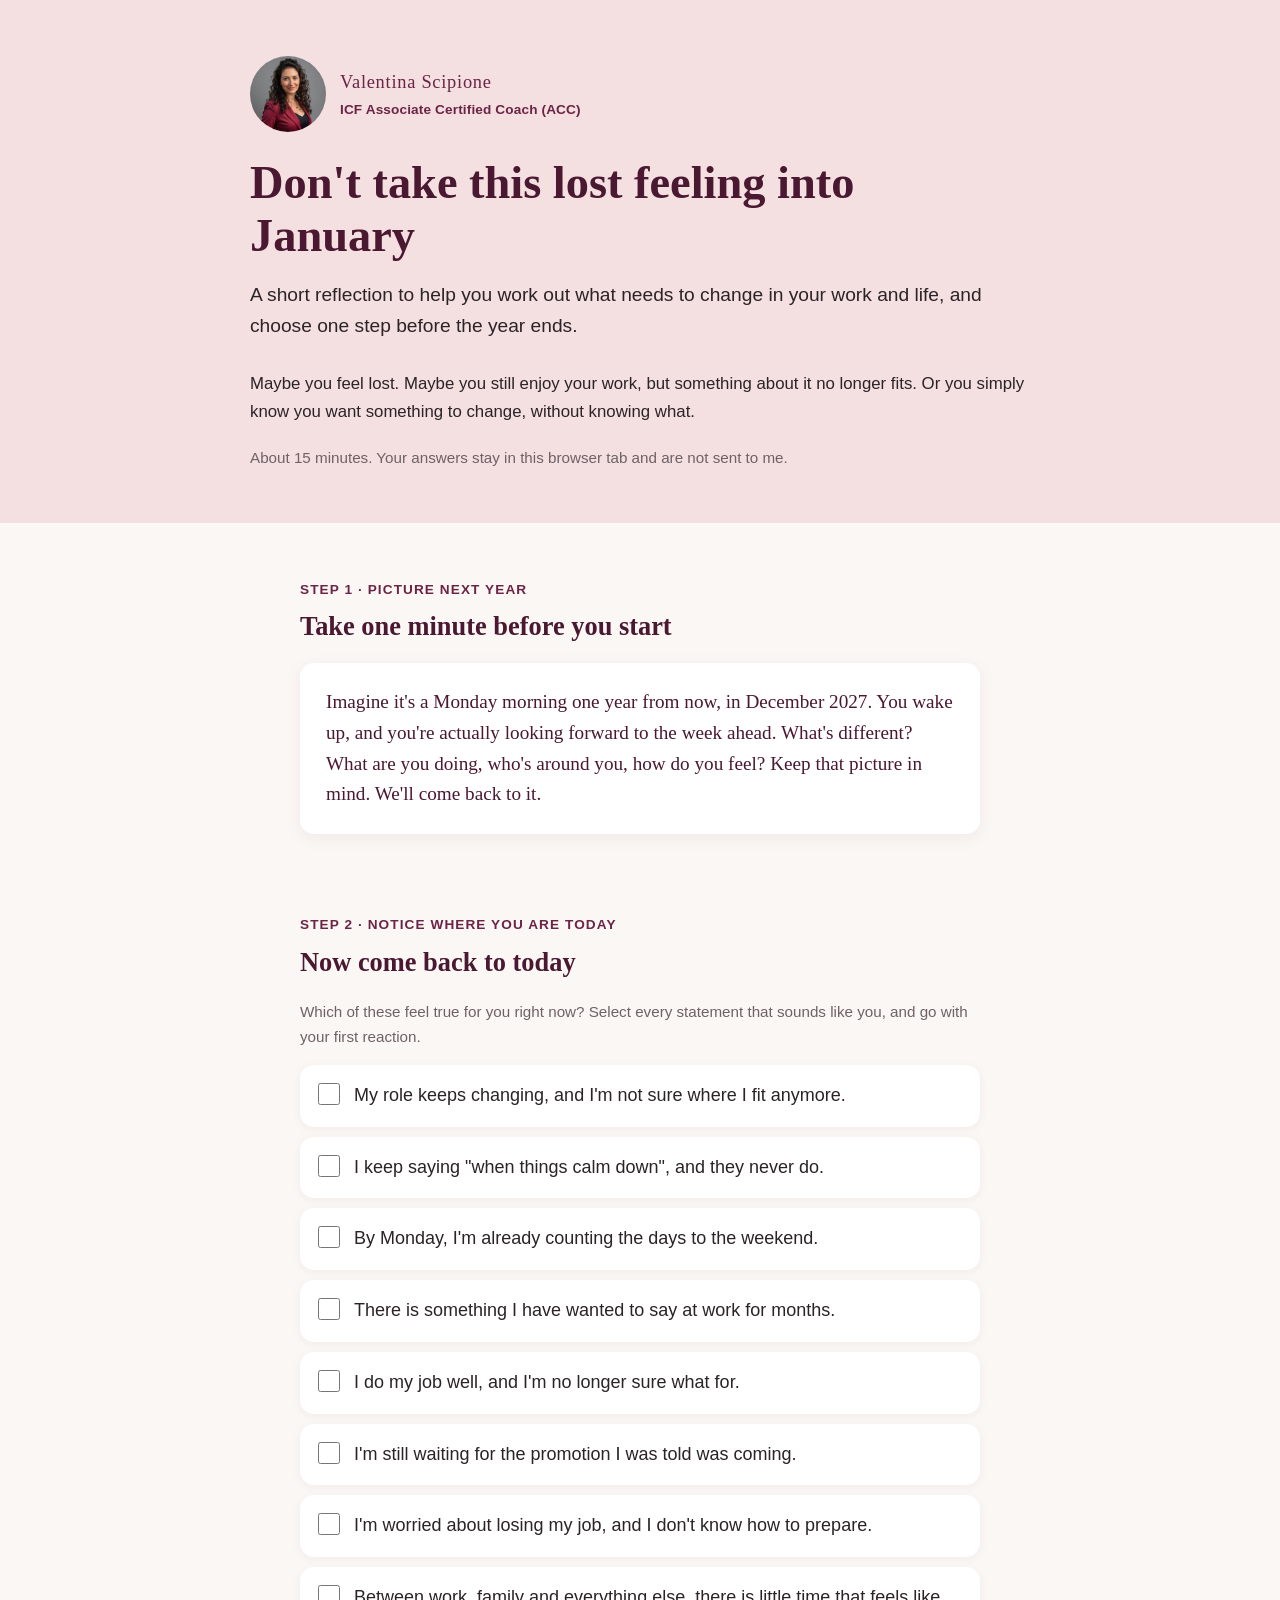
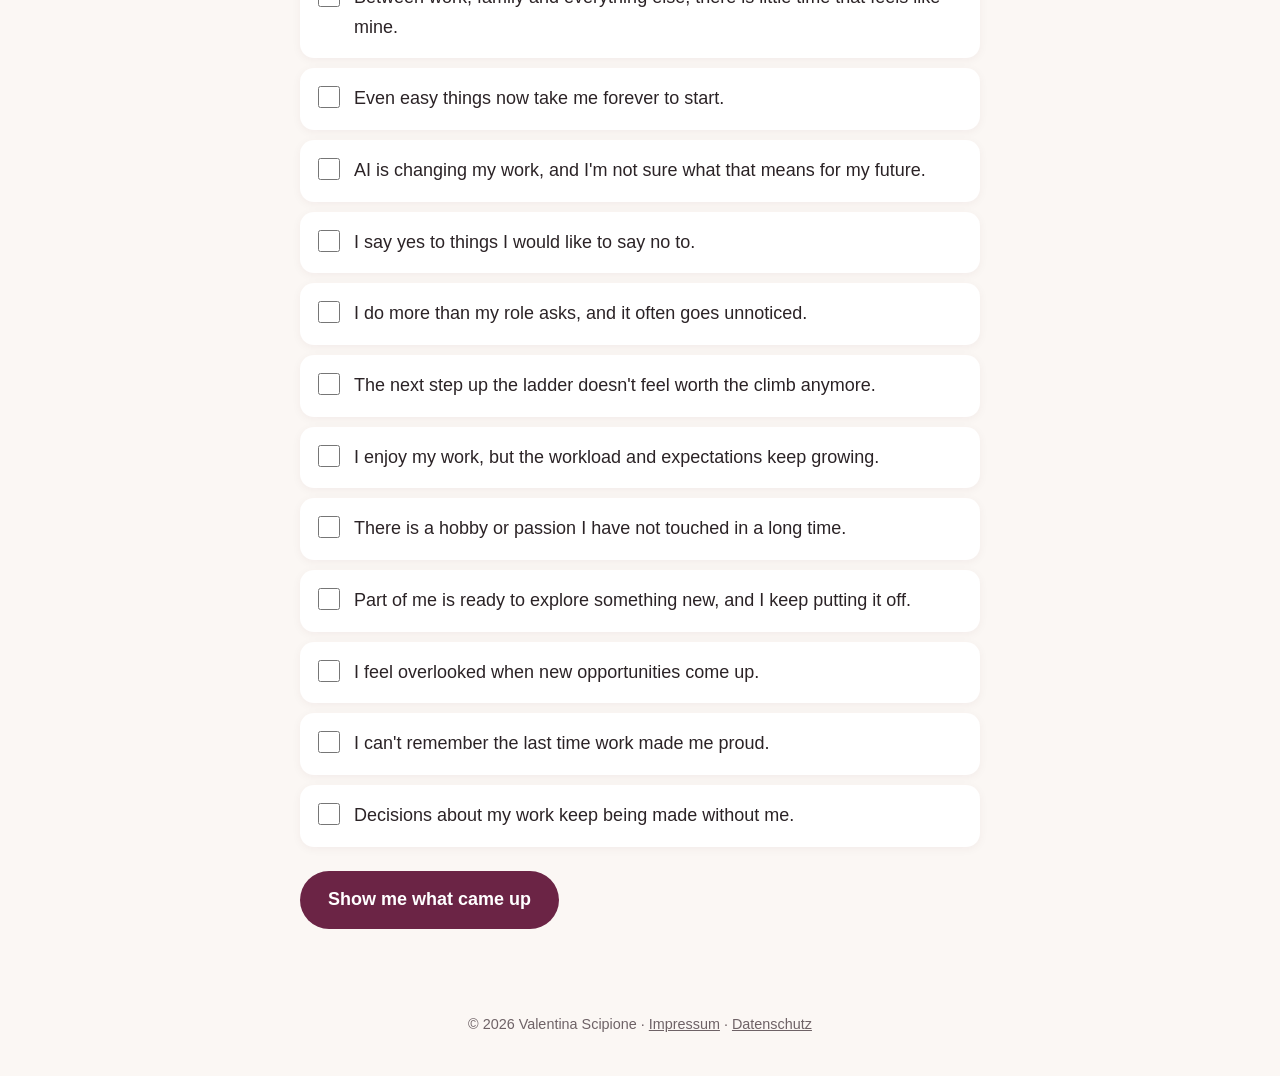
==== missing-piece/index.html @ 5c6ff4b3 "Freebie: choose your focus, softer results, own step, time picker Co-Authored-By: Claude Opus 5.5 <n" ====
<!DOCTYPE html>
<html lang="en">
<head>
  <meta charset="utf-8">
  <meta name="viewport" content="width=device-width, initial-scale=1">
  <title>Don't take this lost feeling into January | Valentina Scipione</title>
  <meta name="description" content="A short reflection to help you work out what needs to change in your work and life, and choose one step before the year ends.">
  <meta name="robots" content="noindex">
  <link rel="stylesheet" href="../styles.css">
  <style>
    .step-label { font-size: 0.85rem; font-weight: 700; letter-spacing: 0.08em; text-transform: uppercase; color: var(--plum); margin: 0 0 8px; }
    .intro { font-size: 1.05rem; margin: 0 0 20px; }
    .imagine { background: #fff; border-radius: var(--radius); padding: 24px 26px; font-family: var(--serif); font-size: 1.2rem; line-height: 1.6; color: var(--plum-dark); box-shadow: 0 4px 18px rgba(74, 24, 48, 0.06); }
    .ticks { list-style: none; padding: 0; margin: 0 0 24px; display: grid; gap: 10px; }
    .ticks label { display: flex; gap: 14px; align-items: flex-start; background: #fff; border: 2px solid transparent; border-radius: var(--radius); padding: 14px 16px; cursor: pointer; box-shadow: 0 2px 10px rgba(74, 24, 48, 0.05); transition: border-color 0.15s, background 0.15s; }
    .ticks input { width: 22px; height: 22px; margin: 2px 0 0; accent-color: var(--plum); flex-shrink: 0; }
    .ticks label:has(input:checked) { border-color: var(--plum); background: #fdf3f4; }
    .hint { font-size: 0.95rem; color: var(--muted); }
    .hidden { display: none; }
    .choices { display: flex; flex-wrap: wrap; gap: 10px; margin-top: 12px; }
    button.button { border: none; font: inherit; font-weight: 600; cursor: pointer; }
    .button.secondary, button.button.secondary { background: #fff; color: var(--plum); border: 2px solid var(--plum); }
    .button.secondary:hover, .button.secondary.active { background: var(--blush); color: var(--plum-dark); }
    .piece-name { font-family: var(--serif); font-size: clamp(2rem, 6vw, 2.6rem); color: var(--plum); margin: 0 0 12px; }
    .piece-question { font-family: var(--serif); font-size: 1.2rem; color: var(--plum-dark); }
    .questions { counter-reset: q; list-style: none; padding: 0; margin: 0; display: grid; gap: 14px; }
    .questions li { counter-increment: q; background: #fff; border-radius: var(--radius); padding: 16px 18px 16px 56px; position: relative; }
    .questions li::before { content: counter(q); position: absolute; left: 18px; top: 14px; font-family: var(--serif); font-size: 1.4rem; font-weight: 600; color: var(--plum); }
    .letter { background: #fffdf9; border: 1px solid var(--line); border-radius: 6px; padding: 32px 30px; font-family: var(--serif); font-size: 1.12rem; line-height: 1.7; box-shadow: 0 10px 30px rgba(74, 24, 48, 0.08); }
    .letter .salute { font-size: 1.3rem; color: var(--plum-dark); margin-bottom: 18px; }
    .letter .sign { margin-top: 22px; }
    .options { list-style: none; padding: 0; margin: 14px 0 0; display: grid; gap: 8px; font-family: var(--sans); font-size: 1rem; }
    .options label { display: flex; gap: 12px; align-items: flex-start; padding: 10px 12px; border-radius: 10px; cursor: pointer; }
    .options label:has(input:checked) { background: var(--blush); }
    .options input[type="radio"] { width: 20px; height: 20px; margin: 3px 0 0; accent-color: var(--plum); flex-shrink: 0; }
    .own-step { display: block; width: 100%; margin-top: 8px; font: inherit; padding: 10px 12px; border: 1px solid var(--line); border-radius: 10px; background: #fff; }
    .calendar { display: flex; flex-wrap: wrap; gap: 12px; align-items: center; margin-top: 14px; }
    .calendar input { font: inherit; padding: 10px 12px; border: 1px solid var(--line); border-radius: 10px; background: #fff; }
  </style>
</head>
<body>

  <header class="hero">
    <div class="wrap">
      <div class="eyebrow">
        <img src="../assets/valentina-portrait.jpg" alt="" width="64" height="64">
        <div>
          <p class="name">Valentina Scipione</p>
          <p class="creds"><span>ICF Associate Certified Coach (ACC)</span></p>
        </div>
      </div>
      <h1>Don't take this lost feeling into January</h1>
      <p class="lead">A short reflection to help you work out what needs to change in your work and life, and choose one step before the year ends.</p>
      <p class="intro">Maybe you feel lost. Maybe you still enjoy your work, but something about it no longer fits. Or you simply know you want something to change, without knowing what.</p>
      <p class="format">About 15 minutes. Your answers stay in this browser tab and are not sent to me.</p>
    </div>
  </header>

  <main>

    <section class="wrap">
      <p class="step-label">Step 1 &middot; Picture next year</p>
      <h2>Take one minute before you start</h2>
      <p class="imagine">Imagine it's a Monday morning one year from now, in December 2027. You wake up, and you're actually looking forward to the week ahead. What's different? What are you doing, who's around you, how do you feel? Keep that picture in mind. We'll come back to it.</p>
    </section>

    <section class="wrap" style="padding-top: 8px;">
      <p class="step-label">Step 2 &middot; Notice where you are today</p>
      <h2>Now come back to today</h2>
      <p class="hint">Which of these feel true for you right now? Select every statement that sounds like you, and go with your first reaction.</p>
      <ul class="ticks" id="ticks">
        <li><label><input type="checkbox" data-piece="direction"> My role keeps changing, and I'm not sure where I fit anymore.</label></li>
        <li><label><input type="checkbox" data-piece="life"> I keep saying "when things calm down", and they never do.</label></li>
        <li><label><input type="checkbox" data-piece="energy"> By Monday, I'm already counting the days to the weekend.</label></li>
        <li><label><input type="checkbox" data-piece="voice"> There is something I have wanted to say at work for months.</label></li>
        <li><label><input type="checkbox" data-piece="purpose"> I do my job well, and I'm no longer sure what for.</label></li>
        <li><label><input type="checkbox" data-piece="recognition"> I'm still waiting for the promotion I was told was coming.</label></li>
        <li><label><input type="checkbox" data-piece="direction"> I'm worried about losing my job, and I don't know how to prepare.</label></li>
        <li><label><input type="checkbox" data-piece="life"> Between work, family and everything else, there is little time that feels like mine.</label></li>
        <li><label><input type="checkbox" data-piece="energy"> Even easy things now take me forever to start.</label></li>
        <li><label><input type="checkbox" data-piece="direction"> AI is changing my work, and I'm not sure what that means for my future.</label></li>
        <li><label><input type="checkbox" data-piece="voice"> I say yes to things I would like to say no to.</label></li>
        <li><label><input type="checkbox" data-piece="recognition"> I do more than my role asks, and it often goes unnoticed.</label></li>
        <li><label><input type="checkbox" data-piece="purpose"> The next step up the ladder doesn't feel worth the climb anymore.</label></li>
        <li><label><input type="checkbox" data-piece="energy"> I enjoy my work, but the workload and expectations keep growing.</label></li>
        <li><label><input type="checkbox" data-piece="life"> There is a hobby or passion I have not touched in a long time.</label></li>
        <li><label><input type="checkbox" data-piece="direction"> Part of me is ready to explore something new, and I keep putting it off.</label></li>
        <li><label><input type="checkbox" data-piece="recognition"> I feel overlooked when new opportunities come up.</label></li>
        <li><label><input type="checkbox" data-piece="purpose"> I can't remember the last time work made me proud.</label></li>
        <li><label><input type="checkbox" data-piece="voice"> Decisions about my work keep being made without me.</label></li>
      </ul>
      <button class="button" type="button" id="show">Show me what came up</button>
      <p class="hint hidden" id="none">Select at least one statement first.</p>

      <div class="hidden" id="choose">
        <p style="margin-top: 24px;" id="touched"></p>
        <div class="choices" id="choices"></div>
      </div>
    </section>

    <div id="result" class="hidden">

      <section class="wrap" style="padding-top: 8px;">
        <p class="step-label">What you chose to explore</p>
        <p class="piece-name" id="piece-name"></p>
        <p id="piece-meaning"></p>
        <p class="piece-question" id="piece-question"></p>
        <p class="hint">A reflection tool informed by research on motivation and working life.</p>
      </section>

      <section class="wrap" style="padding-top: 8px;">
        <p class="step-label">Step 3 &middot; Reflect</p>
        <h2>Five questions to sit with</h2>
        <p class="hint">Take a minute with each one. There's no need to write anything down.</p>
        <ol class="questions">
          <li>When does this feeling show up most in my week, and what does it make me want to do?</li>
          <li>If this came back, what would it give me that really matters to me?</li>
          <li>What does my mind keep telling me about why now isn't the right time?</li>
          <li>What small discomfort would I be willing to feel to move towards it, like an awkward conversation or an evening without catching up on work?</li>
          <li>What's the smallest step I could take before the year ends?</li>
        </ol>
      </section>

      <section class="wrap" style="padding-top: 8px;">
        <p class="step-label">Step 4 &middot; Your letter</p>
        <h2>A letter from future You</h2>
        <p class="hint">Remember the picture from the start? Here is one version of what next December could look like. Keep what fits, and change what doesn't.</p>
        <div class="letter">
          <p class="salute">Dear you,</p>
          <p id="letter-body"></p>
          <p>It all started with something small, in December 2026, when I&hellip;</p>
          <ul class="options" id="options"></ul>
          <p class="sign">With love,<br>You, one year from now</p>
        </div>
      </section>

      <section class="wrap" style="padding-top: 8px;">
        <p class="step-label">Step 5 &middot; Make it real</p>
        <h2>Put your step in your calendar</h2>
        <p>Pick the step that feels right in your letter, choose a day and a time before the year ends, and add it to your calendar. Small is perfect. This is where January starts.</p>
        <div class="calendar">
          <input type="date" id="date" aria-label="Date for your first step">
          <input type="time" id="time" value="19:00" aria-label="Time for your first step">
          <button class="button" type="button" id="ics">Add to my calendar</button>
        </div>
        <p class="hint hidden" id="pick-first">Choose one step in your letter first, or write your own.</p>
      </section>

      <div class="wrap">
        <section class="cta">
          <h2>Want some help thinking it through?</h2>
          <p>We can talk about what came up, what you would like to change and whether coaching could help. The first chat is free and takes 30 minutes.</p>
          <a class="button" href="https://cal.com/valentinascipione/free-chat">Book a free 30 minute chat</a>
        </section>
      </div>

    </div>

  </main>

  <footer>
    <div class="wrap">
      &copy; 2026 Valentina Scipione &middot; <a href="../impressum.html">Impressum</a> &middot; <a href="../datenschutz.html">Datenschutz</a>
    </div>
  </footer>

  <script>
    // Everything runs in the browser. Nothing is sent or stored.
    var PIECES = {
      energy: {
        name: "Energy",
        meaning: "You may be giving more energy than your work gives back, with little time to recover.",
        question: "What would help you refill the tank?",
        letter: "This year, I started looking after my energy. Some weeks are still full, and I have learned to protect a little time to recover. Evenings feel more like evenings again, and I notice the difference.",
        steps: [
          ["kept one evening free from work", "Evening off work"],
          ["shortened or cancelled one meeting in my calendar", "Shorten one meeting"],
          ["took a real lunch break, away from my desk", "Real lunch break"],
          ["booked one day off just for me", "Book a day off"]
        ]
      },
      voice: {
        name: "Voice",
        meaning: "You may have more to say about your work than you are saying right now.",
        question: "What would you like to have more say in?",
        letter: "This year, I started using my voice. I said the thing I had been holding back, and I practised saying no when I meant it. Bit by bit, my work started to feel more like mine.",
        steps: [
          ["said no to one request, kindly and clearly", "Say no once"],
          ["booked a 1:1 with my manager to talk about next year", "Book a 1:1 about next year"],
          ["turned off work notifications for one evening", "Notifications off for the evening"],
          ["practised the conversation I had been avoiding, out loud, with a friend", "Practise the conversation"]
        ]
      },
      direction: {
        name: "Direction",
        meaning: "Your work may be changing faster than you can decide what you want from it, and the future can feel uncertain.",
        question: "What would help you feel more prepared for what comes next?",
        letter: "This year, I stopped waiting to see where the changes would take me. AI kept changing things, and I chose what to keep, what to learn and where I might go next. The future still has questions, and I feel more ready for them.",
        steps: [
          ["built something small and fun with AI, just for me, like a travel planner or a reading tracker", "Build something fun with AI"],
          ["gave 30 minutes to a skill I was curious about, just for the joy of it", "30 minutes on a new skill"],
          ["asked someone a few steps ahead of me how they handle the change", "Ask someone ahead of me"],
          ["named the three parts of my work I want to keep, whatever happens", "Name what I want to keep"]
        ]
      },
      recognition: {
        name: "Recognition",
        meaning: "You may be giving a lot, with too little of it being seen.",
        question: "What would you like people to notice about your work?",
        letter: "This year, I became clearer about what I contribute and what I want to ask for. I stopped leaving every conversation about my progression for another day.",
        steps: [
          ["asked my manager what I need to show to reach the next level", "Ask about the next level"],
          ["shared one win from this year with my team or my manager", "Share one win"],
          ["asked two colleagues what they see as my strengths", "Ask about my strengths"],
          ["added this year's achievements to my CV or LinkedIn", "Update my CV"]
        ]
      },
      purpose: {
        name: "Purpose",
        meaning: "The reason behind your work may have faded for now.",
        question: "When did your work last feel worth it, and what was different then?",
        letter: "This year, I reconnected with why my work matters to me. Some Mondays still feel like Mondays, but more often I can point to something that made me proud.",
        steps: [
          ["had a coffee with someone whose work I admire, and asked what keeps them going", "Coffee with someone I admire"],
          ["asked someone who uses my work what difference it makes to them", "Ask about my impact"],
          ["spent one hour on an idea I had been curious about", "One hour on an idea"],
          ["thought back to my three proudest moments at work and noticed what they had in common", "Remember my proudest moments"]
        ]
      },
      life: {
        name: "Life",
        meaning: "You may want more room for life outside work.",
        question: "What would you like that space to be for?",
        letter: "This year, I made more room for my life. Slowly at first: one evening, then another. I picked up something I love again, and the people around me get more of the version of me with energy left at the end of the day.",
        steps: [
          ["put one thing I love back in my calendar, even for 30 minutes", "Time for something I love"],
          ["asked for help with one thing, so I could have an hour just for myself", "An hour just for me"],
          ["planned one thing for the holidays that has nothing to do with work", "Plan something for the holidays"],
          ["tried finishing work at my chosen time on one day", "Finish work on time"]
        ]
      }
    };

    function $(id) { return document.getElementById(id); }

    function listNames(keys) {
      var names = keys.map(function (k) { return PIECES[k].name.toLowerCase(); });
      if (names.length === 1) return names[0];
      return names.slice(0, -1).join(", ") + " and " + names[names.length - 1];
    }

    function addOption(ul, value, text, label) {
      var li = document.createElement("li");
      var lab = document.createElement("label");
      var input = document.createElement("input");
      input.type = "radio"; input.name = "step"; input.value = value; input.dataset.label = label;
      lab.appendChild(input);
      lab.appendChild(document.createTextNode(" " + text));
      li.appendChild(lab);
      ul.appendChild(li);
      return { li: li, label: lab, input: input };
    }

    function showResult(key) {
      var p = PIECES[key];
      document.querySelectorAll("#choices button").forEach(function (b) { b.classList.toggle("active", b.dataset.key === key); });
      $("piece-name").textContent = p.name;
      $("piece-meaning").textContent = p.meaning;
      $("piece-question").textContent = p.question;
      $("letter-body").textContent = p.letter;
      var ul = $("options");
      ul.innerHTML = "";
      p.steps.forEach(function (s) { addOption(ul, s[0], s[0], s[1]); });

      // "My own step" option with a short text field
      var own = addOption(ul, "own", "", "");
      own.label.removeChild(own.label.lastChild);
      var span = document.createElement("span");
      span.style.flex = "1";
      span.appendChild(document.createTextNode("chose my own first step:"));
      var text = document.createElement("input");
      text.type = "text"; text.className = "own-step"; text.id = "own-text"; text.maxLength = 120;
      text.placeholder = "Write your step here";
      text.addEventListener("focus", function () { own.input.checked = true; });
      span.appendChild(text);
      own.label.appendChild(span);

      $("result").classList.remove("hidden");
      $("piece-name").scrollIntoView({ behavior: "smooth", block: "center" });
    }

    $("show").addEventListener("click", function () {
      var counts = {};
      var boxes = document.querySelectorAll("#ticks input:checked");
      $("none").classList.toggle("hidden", boxes.length > 0);
      $("result").classList.add("hidden");
      if (!boxes.length) { $("choose").classList.add("hidden"); return; }
      boxes.forEach(function (b) { counts[b.dataset.piece] = (counts[b.dataset.piece] || 0) + 1; });
      var order = Object.keys(PIECES);
      var keys = Object.keys(counts).sort(function (a, b) { return counts[b] - counts[a] || order.indexOf(a) - order.indexOf(b); });
      var box = $("choices");
      box.innerHTML = "";
      keys.forEach(function (k) {
        var b = document.createElement("button");
        b.type = "button"; b.className = "button secondary"; b.textContent = PIECES[k].name; b.dataset.key = k;
        b.addEventListener("click", function () { showResult(k); });
        box.appendChild(b);
      });
      $("touched").textContent = keys.length === 1
        ? "Your answers touched on " + listNames(keys) + ". Tap it to explore it today."
        : "Your answers touched on " + listNames(keys) + ". Which would you most like to explore today?";
      $("choose").classList.remove("hidden");
      $("choose").scrollIntoView({ behavior: "smooth", block: "center" });
    });

    (function () {
      var d = new Date(); d.setDate(d.getDate() + 1);
      $("date").value = d.getFullYear() + "-" + String(d.getMonth() + 1).padStart(2, "0") + "-" + String(d.getDate()).padStart(2, "0");
    })();

    function esc(t) { return t.replace(/\\/g, "\\\\").replace(/;/g, "\\;").replace(/,/g, "\\,").replace(/\r?\n/g, "\\n"); }
    function fmt(d) {
      function p(n) { return String(n).padStart(2, "0"); }
      return d.getFullYear() + p(d.getMonth() + 1) + p(d.getDate()) + "T" + p(d.getHours()) + p(d.getMinutes()) + "00";
    }

    $("ics").addEventListener("click", function () {
      var chosen = document.querySelector("#options input:checked");
      var full = "", label = "";
      if (chosen && chosen.value === "own") {
        full = ($("own-text").value || "").trim();
        label = full.length > 40 ? full.slice(0, 40).trim() + "\u2026" : full;
      } else if (chosen) {
        full = chosen.value; label = chosen.dataset.label;
      }
      $("pick-first").classList.toggle("hidden", !!full);
      if (!full) return;
      var ds = $("date").value; if (!ds) return;
      var t = ($("time").value || "19:00").split(":");
      var parts = ds.split("-");
      var start = new Date(+parts[0], +parts[1] - 1, +parts[2], +t[0], +t[1]);
      var end = new Date(start.getTime() + 30 * 60000);
      var stepText = full.charAt(0).toUpperCase() + full.slice(1);
      var ics = [
        "BEGIN:VCALENDAR", "VERSION:2.0", "PRODID:-//valentinascipione.com//first step//EN",
        "BEGIN:VEVENT",
        "UID:" + Date.now() + "@valentinascipione.com",
        "DTSTAMP:" + new Date().toISOString().replace(/[-:]/g, "").slice(0, 15) + "Z",
        "DTSTART:" + fmt(start),
        "DTEND:" + fmt(end),
        "SUMMARY:" + esc("My first step: " + label),
        "DESCRIPTION:" + esc(stepText + "\n\nSmall is perfect. This is where January starts."),
        "END:VEVENT", "END:VCALENDAR"
      ].join("\r\n");
      var a = document.createElement("a");
      a.href = "data:text/calendar;charset=utf-8," + encodeURIComponent(ics);
      a.download = "MyFirstStep.ics";
      document.body.appendChild(a); a.click(); a.remove();
    });
  </script>
</body>
</html>
---- styles.css ----
/* Valentina Scipione: shared styles. No external fonts or scripts, so the site sets no cookies. */

:root {
  --cream: #fbf7f4;
  --blush: #f4dfe1;
  --blush-deep: #e8c4c8;
  --plum: #6b2445;
  --plum-dark: #4a1830;
  --ink: #2b2326;
  --muted: #6e6266;
  --line: #ead9d6;
  --radius: 14px;
  --serif: "Iowan Old Style", "Palatino Linotype", Palatino, Georgia, "Times New Roman", serif;
  --sans: -apple-system, BlinkMacSystemFont, "Segoe UI", Roboto, "Helvetica Neue", Arial, sans-serif;
}

* { box-sizing: border-box; }
html { -webkit-text-size-adjust: 100%; }

body {
  margin: 0;
  background: var(--cream);
  color: var(--ink);
  font-family: var(--sans);
  font-size: 18px;
  line-height: 1.65;
}

a { color: var(--plum); }
a:hover { color: var(--plum-dark); }

.wrap { max-width: 720px; margin: 0 auto; padding: 0 20px; }

h1, h2, h3 { font-family: var(--serif); font-weight: 600; color: var(--plum-dark); }
h1 { font-size: clamp(2rem, 4.4vw, 2.9rem); line-height: 1.15; margin: 0 0 16px; }
h2 { font-size: 1.65rem; line-height: 1.3; margin: 0 0 20px; }
p { margin: 0 0 16px; }

/* Hero: text first, small photo next to the name */
.hero { background: var(--blush); padding: 56px 0 52px; }
.hero .wrap { max-width: 820px; position: relative; }
.hero-badge { position: absolute; top: -8px; right: 20px; width: 104px; height: 104px; }
.hero-badge + .eyebrow { padding-right: 120px; }
.eyebrow { display: flex; gap: 14px; align-items: center; margin-bottom: 24px; }
.eyebrow img { width: 76px; height: 76px; border-radius: 50%; object-fit: cover; object-position: top; flex-shrink: 0; }
.name { font-family: var(--serif); font-size: 1.15rem; letter-spacing: 0.04em; margin: 0; color: var(--plum); }
.role { margin: 2px 0 0; color: var(--muted); font-size: 0.95rem; }
.creds { margin: 2px 0 0; color: var(--plum); font-size: 0.85rem; font-weight: 600; letter-spacing: 0.01em; }
.lead { font-size: 1.2rem; margin: 0 0 28px; }
.format { font-size: 0.95rem; color: var(--muted); margin: 14px 0 0; }

.button {
  display: inline-block;
  background: var(--plum);
  color: #fff;
  text-decoration: none;
  font-weight: 600;
  padding: 14px 28px;
  border-radius: 999px;
  transition: background 0.2s ease;
}
.button:hover, .button:focus-visible { background: var(--plum-dark); color: #fff; }

/* Sections */
section.wrap { padding: 56px 20px; }

.quotes { list-style: none; padding: 0; margin: 0 0 24px; }
.quotes li {
  font-family: var(--serif);
  font-style: italic;
  font-size: 1.25rem;
  color: var(--plum-dark);
  padding: 14px 0;
  border-bottom: 1px solid var(--line);
}

.story-band { background: #fff; }
.story {
  max-width: 1040px;
  margin: 0 auto;
  padding: 56px 20px;
  display: grid;
  grid-template-columns: 0.85fr 1.15fr;
  gap: 56px;
  align-items: start;
}
.story img {
  width: 100%;
  height: auto;
  aspect-ratio: 4 / 5;
  object-fit: cover;
  object-position: top;
  border-radius: 20px;
  position: sticky;
  top: 24px;
}

.list { padding-left: 1.2em; margin: 0; }
.list li { margin-bottom: 10px; }
.list li::marker { color: var(--plum); }

.steps { list-style: none; padding: 0; display: grid; grid-template-columns: repeat(3, 1fr); gap: 16px; margin: 28px 0; counter-reset: step; }
.steps li { background: #fff; border-radius: var(--radius); padding: 18px; counter-increment: step; }
.steps li::before { content: counter(step); display: block; font-family: var(--serif); color: var(--plum); font-size: 1.4rem; font-weight: 600; }

.callout { background: var(--blush); border-radius: var(--radius); padding: 18px 22px; font-size: 0.98rem; }

.cta {
  text-align: center;
  background: #fff;
  border-radius: var(--radius);
  padding: 40px 24px;
  margin: 0 0 48px;
  box-shadow: 0 4px 18px rgba(74, 24, 48, 0.06);
}
.cta p { max-width: 520px; margin-left: auto; margin-right: auto; }
.small { font-size: 0.95rem; color: var(--muted); margin-top: 18px; }

/* Footer */
footer { padding: 28px 0 40px; text-align: center; font-size: 0.9rem; color: var(--muted); }
footer a { color: var(--muted); }

/* Home page */
.home-links { display: grid; gap: 16px; }
.home-card {
  display: block;
  background: #fff;
  border-radius: var(--radius);
  padding: 20px 22px;
  text-decoration: none;
  color: var(--ink);
  box-shadow: 0 4px 18px rgba(74, 24, 48, 0.06);
}
.home-card strong { display: block; color: var(--plum-dark); font-family: var(--serif); font-size: 1.2rem; }
.home-card:hover { box-shadow: 0 6px 22px rgba(74, 24, 48, 0.12); }

/* Legal pages */
.legal { padding: 48px 20px; overflow-wrap: break-word; }
.legal h1 { font-size: 2rem; }
.legal h2 { font-size: 1.3rem; margin-top: 32px; }
.legal h3 { font-size: 1.1rem; margin: 24px 0 8px; }
.legal h4 { font-size: 1rem; margin: 16px 0 6px; }
.legal ul { padding-left: 1.2em; }

@media (max-width: 800px) {
  .hero { padding: 36px 0 40px; }
  .story { grid-template-columns: 1fr; gap: 28px; padding: 40px 20px; }
  .story img { position: static; max-width: 440px; }
  .steps { grid-template-columns: 1fr; }
}

@media (max-width: 600px) {
  .hero-badge { width: 60px; height: 60px; top: -20px; }
  .hero-badge + .eyebrow { padding-right: 0; padding-top: 40px; }
  .creds span { display: block; }
  .creds .sep { display: none; }
}

@media (max-width: 480px) {
  body { font-size: 17px; }
  section.wrap { padding: 40px 20px; }
}
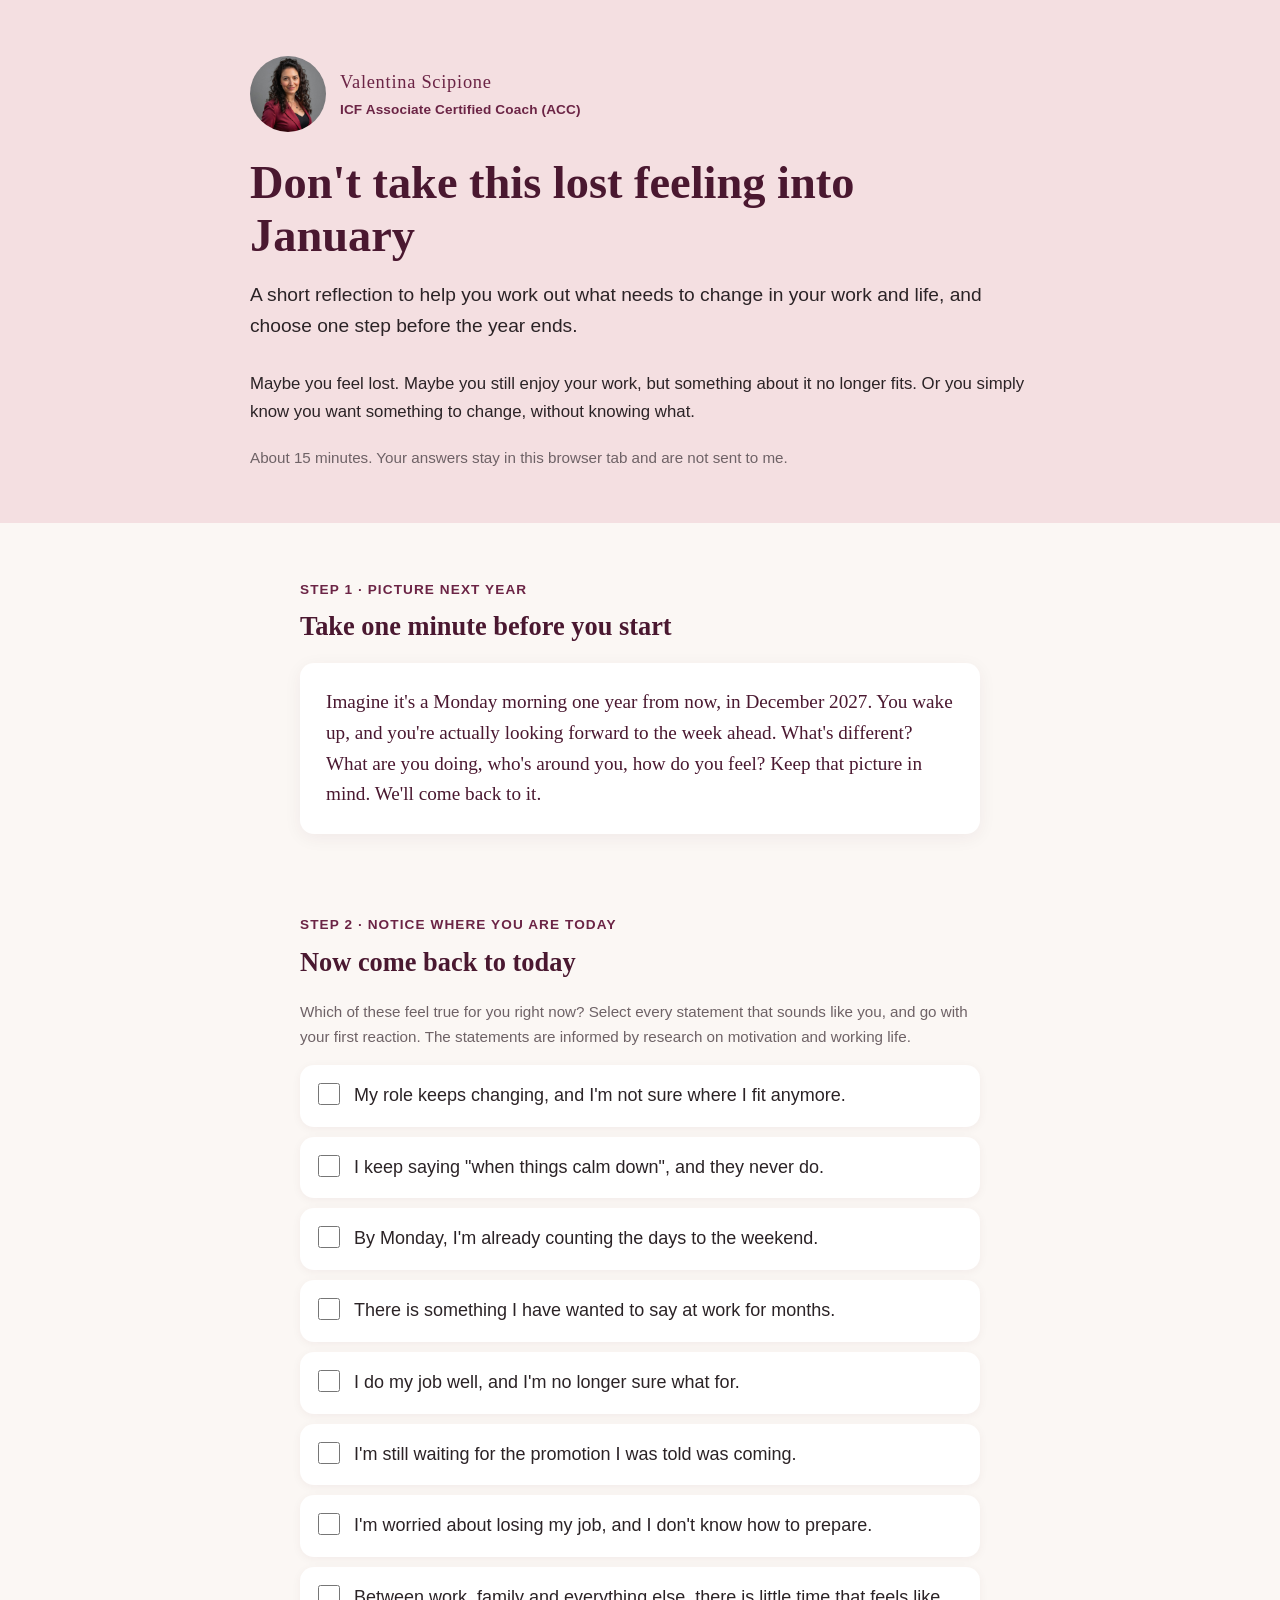
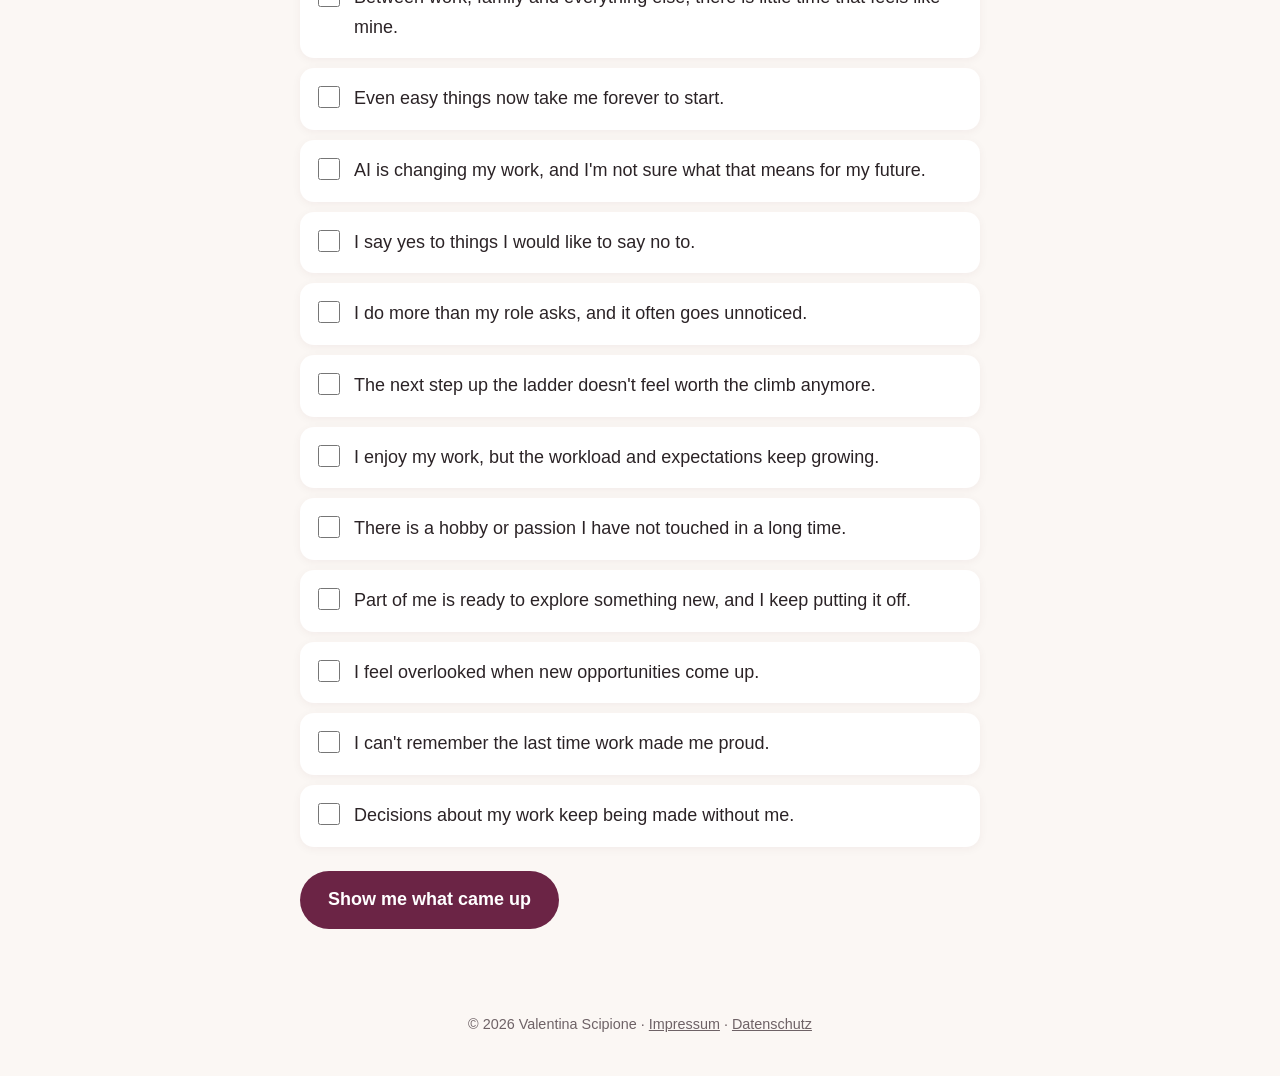
==== commit 86768669: "Freebie: suggested focus, Google Calendar button, research line moved Co-Authored-By: Claude Opus 5." ====
--- a/missing-piece/index.html
+++ b/missing-piece/index.html
@@ -21,6 +21,7 @@
     button.button { border: none; font: inherit; font-weight: 600; cursor: pointer; }
     .button.secondary, button.button.secondary { background: #fff; color: var(--plum); border: 2px solid var(--plum); }
     .button.secondary:hover, .button.secondary.active { background: var(--blush); color: var(--plum-dark); }
+    .button.small { padding: 8px 18px; font-size: 0.95rem; }
     .piece-name { font-family: var(--serif); font-size: clamp(2rem, 6vw, 2.6rem); color: var(--plum); margin: 0 0 12px; }
     .piece-question { font-family: var(--serif); font-size: 1.2rem; color: var(--plum-dark); }
     .questions { counter-reset: q; list-style: none; padding: 0; margin: 0; display: grid; gap: 14px; }
@@ -67,7 +68,7 @@
     <section class="wrap" style="padding-top: 8px;">
       <p class="step-label">Step 2 &middot; Notice where you are today</p>
       <h2>Now come back to today</h2>
-      <p class="hint">Which of these feel true for you right now? Select every statement that sounds like you, and go with your first reaction.</p>
+      <p class="hint">Which of these feel true for you right now? Select every statement that sounds like you, and go with your first reaction. The statements are informed by research on motivation and working life.</p>
       <ul class="ticks" id="ticks">
         <li><label><input type="checkbox" data-piece="direction"> My role keeps changing, and I'm not sure where I fit anymore.</label></li>
         <li><label><input type="checkbox" data-piece="life"> I keep saying "when things calm down", and they never do.</label></li>
@@ -95,6 +96,10 @@
       <div class="hidden" id="choose">
         <p style="margin-top: 24px;" id="touched"></p>
         <div class="choices" id="choices"></div>
+        <div class="hidden" id="others-wrap">
+          <p class="hint" style="margin-top: 18px;">Does something else feel more important right now?</p>
+          <div class="choices" id="others"></div>
+        </div>
       </div>
     </section>
 
@@ -105,7 +110,6 @@
         <p class="piece-name" id="piece-name"></p>
         <p id="piece-meaning"></p>
         <p class="piece-question" id="piece-question"></p>
-        <p class="hint">A reflection tool informed by research on motivation and working life.</p>
       </section>
 
       <section class="wrap" style="padding-top: 8px;">
@@ -141,7 +145,10 @@
         <div class="calendar">
           <input type="date" id="date" aria-label="Date for your first step">
           <input type="time" id="time" value="19:00" aria-label="Time for your first step">
-          <button class="button" type="button" id="ics">Add to my calendar</button>
+        </div>
+        <div class="calendar">
+          <button class="button" type="button" id="gcal">Add to Google Calendar</button>
+          <button class="button secondary" type="button" id="ics">Apple, Outlook and others</button>
         </div>
         <p class="hint hidden" id="pick-first">Choose one step in your letter first, or write your own.</p>
       </section>
@@ -263,7 +270,7 @@
 
     function showResult(key) {
       var p = PIECES[key];
-      document.querySelectorAll("#choices button").forEach(function (b) { b.classList.toggle("active", b.dataset.key === key); });
+      document.querySelectorAll("#choose button").forEach(function (b) { b.classList.toggle("active", b.dataset.key === key); });
       $("piece-name").textContent = p.name;
       $("piece-meaning").textContent = p.meaning;
       $("piece-question").textContent = p.question;
@@ -289,6 +296,13 @@
       $("piece-name").scrollIntoView({ behavior: "smooth", block: "center" });
     }
 
+    function makeButton(key, small) {
+      var b = document.createElement("button");
+      b.type = "button"; b.className = "button secondary" + (small ? " small" : ""); b.textContent = PIECES[key].name; b.dataset.key = key;
+      b.addEventListener("click", function () { showResult(key); });
+      return b;
+    }
+
     $("show").addEventListener("click", function () {
       var counts = {};
       var boxes = document.querySelectorAll("#ticks input:checked");
@@ -298,19 +312,19 @@
       boxes.forEach(function (b) { counts[b.dataset.piece] = (counts[b.dataset.piece] || 0) + 1; });
       var order = Object.keys(PIECES);
       var keys = Object.keys(counts).sort(function (a, b) { return counts[b] - counts[a] || order.indexOf(a) - order.indexOf(b); });
-      var box = $("choices");
-      box.innerHTML = "";
-      keys.forEach(function (k) {
-        var b = document.createElement("button");
-        b.type = "button"; b.className = "button secondary"; b.textContent = PIECES[k].name; b.dataset.key = k;
-        b.addEventListener("click", function () { showResult(k); });
-        box.appendChild(b);
-      });
-      $("touched").textContent = keys.length === 1
-        ? "Your answers touched on " + listNames(keys) + ". Tap it to explore it today."
-        : "Your answers touched on " + listNames(keys) + ". Which would you most like to explore today?";
+      var max = counts[keys[0]];
+      var top = keys.filter(function (k) { return counts[k] === max; });
+      var others = keys.filter(function (k) { return counts[k] < max; }).slice(0, 2);
+      var box = $("choices"); box.innerHTML = "";
+      top.forEach(function (k) { box.appendChild(makeButton(k, false)); });
+      var ob = $("others"); ob.innerHTML = "";
+      others.forEach(function (k) { ob.appendChild(makeButton(k, true)); });
+      $("others-wrap").classList.toggle("hidden", others.length === 0);
+      $("touched").textContent = top.length === 1
+        ? "Your answers point most to " + listNames(top) + "."
+        : "Your answers point most to " + listNames(top) + ". Which would you like to explore today?";
       $("choose").classList.remove("hidden");
-      $("choose").scrollIntoView({ behavior: "smooth", block: "center" });
+      if (top.length === 1) { showResult(top[0]); } else { $("choose").scrollIntoView({ behavior: "smooth", block: "center" }); }
     });
 
     (function () {
@@ -324,7 +338,7 @@
       return d.getFullYear() + p(d.getMonth() + 1) + p(d.getDate()) + "T" + p(d.getHours()) + p(d.getMinutes()) + "00";
     }
 
-    $("ics").addEventListener("click", function () {
+    function getEvent() {
       var chosen = document.querySelector("#options input:checked");
       var full = "", label = "";
       if (chosen && chosen.value === "own") {
@@ -334,22 +348,39 @@
         full = chosen.value; label = chosen.dataset.label;
       }
       $("pick-first").classList.toggle("hidden", !!full);
-      if (!full) return;
-      var ds = $("date").value; if (!ds) return;
+      var ds = $("date").value;
+      if (!full || !ds) return null;
       var t = ($("time").value || "19:00").split(":");
       var parts = ds.split("-");
       var start = new Date(+parts[0], +parts[1] - 1, +parts[2], +t[0], +t[1]);
-      var end = new Date(start.getTime() + 30 * 60000);
-      var stepText = full.charAt(0).toUpperCase() + full.slice(1);
+      return {
+        title: "My first step: " + label,
+        details: full.charAt(0).toUpperCase() + full.slice(1) + "\n\nSmall is perfect. This is where January starts.",
+        start: fmt(start),
+        end: fmt(new Date(start.getTime() + 30 * 60000))
+      };
+    }
+
+    $("gcal").addEventListener("click", function () {
+      var e = getEvent(); if (!e) return;
+      var url = "https://calendar.google.com/calendar/render?action=TEMPLATE"
+        + "&text=" + encodeURIComponent(e.title)
+        + "&dates=" + e.start + "/" + e.end
+        + "&details=" + encodeURIComponent(e.details);
+      window.open(url, "_blank", "noopener");
+    });
+
+    $("ics").addEventListener("click", function () {
+      var e = getEvent(); if (!e) return;
       var ics = [
         "BEGIN:VCALENDAR", "VERSION:2.0", "PRODID:-//valentinascipione.com//first step//EN",
         "BEGIN:VEVENT",
         "UID:" + Date.now() + "@valentinascipione.com",
         "DTSTAMP:" + new Date().toISOString().replace(/[-:]/g, "").slice(0, 15) + "Z",
-        "DTSTART:" + fmt(start),
-        "DTEND:" + fmt(end),
-        "SUMMARY:" + esc("My first step: " + label),
-        "DESCRIPTION:" + esc(stepText + "\n\nSmall is perfect. This is where January starts."),
+        "DTSTART:" + e.start,
+        "DTEND:" + e.end,
+        "SUMMARY:" + esc(e.title),
+        "DESCRIPTION:" + esc(e.details),
         "END:VEVENT", "END:VCALENDAR"
       ].join("\r\n");
       var a = document.createElement("a");
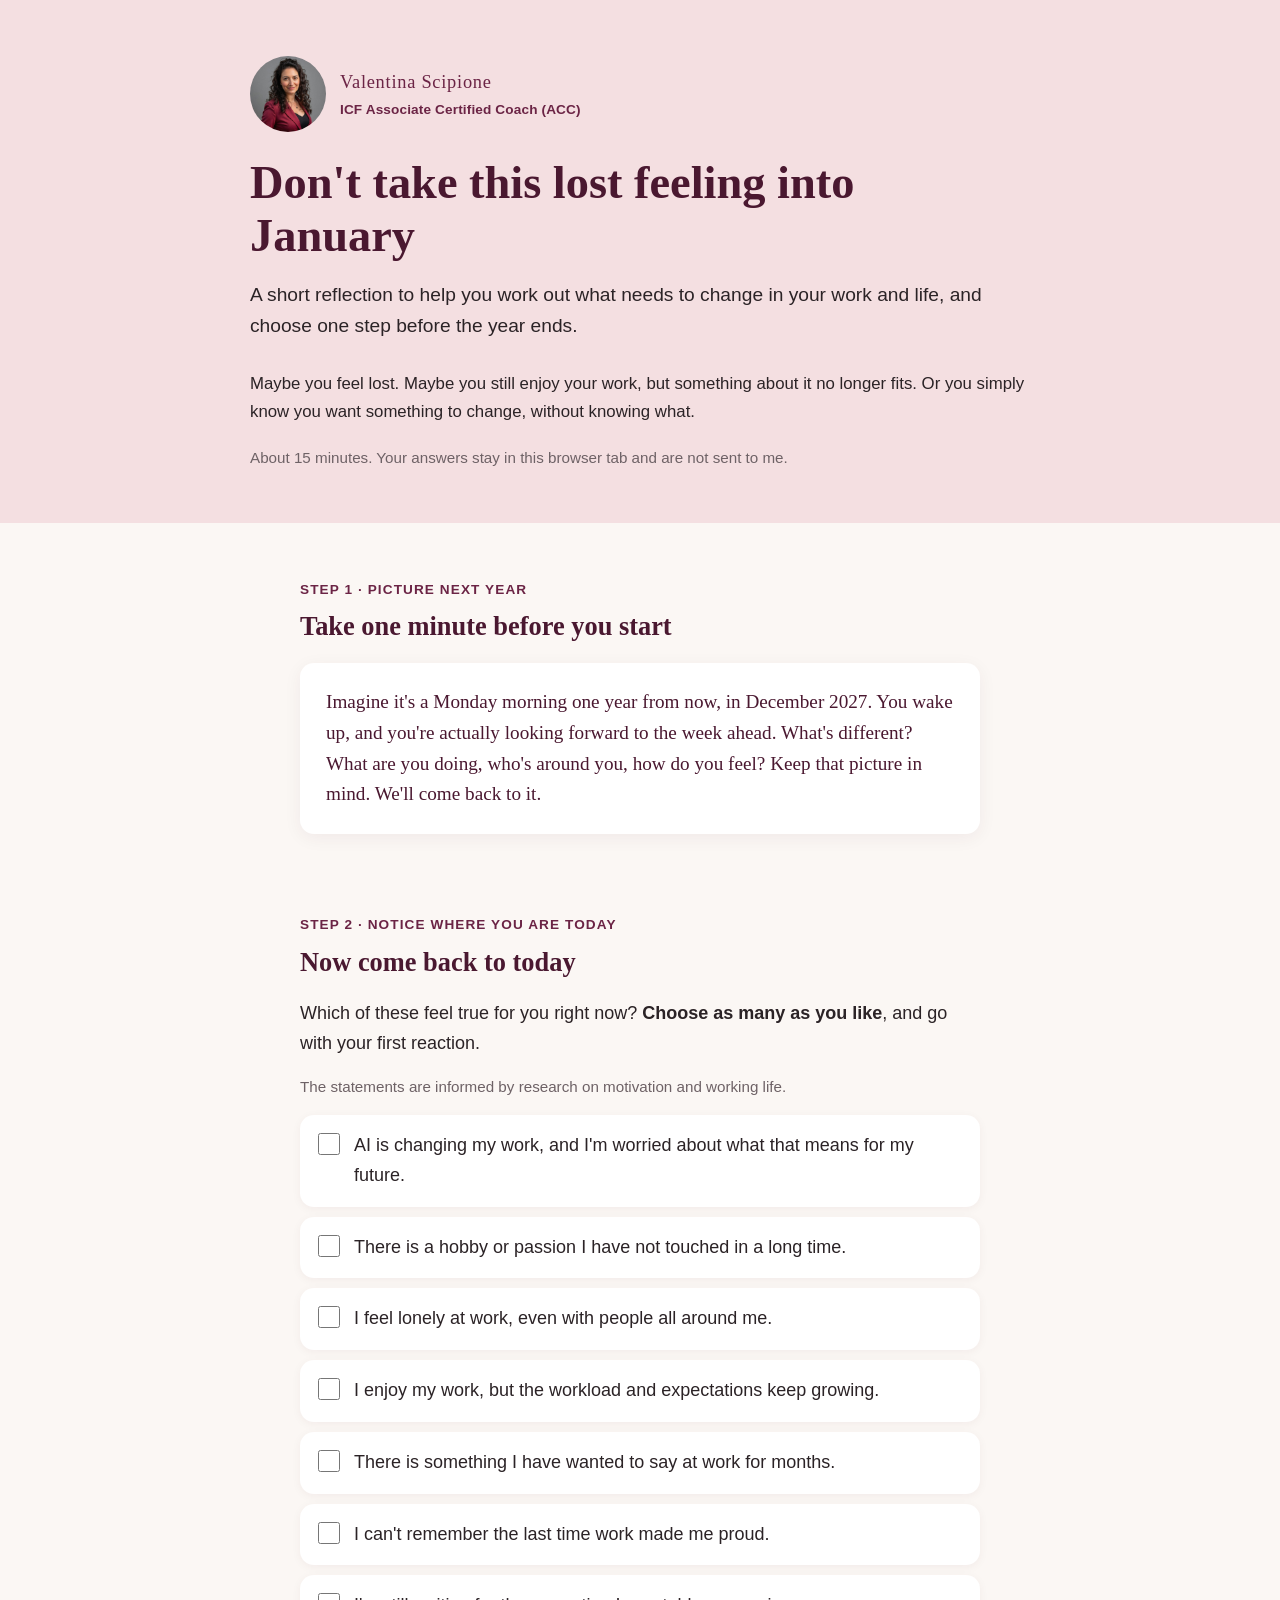
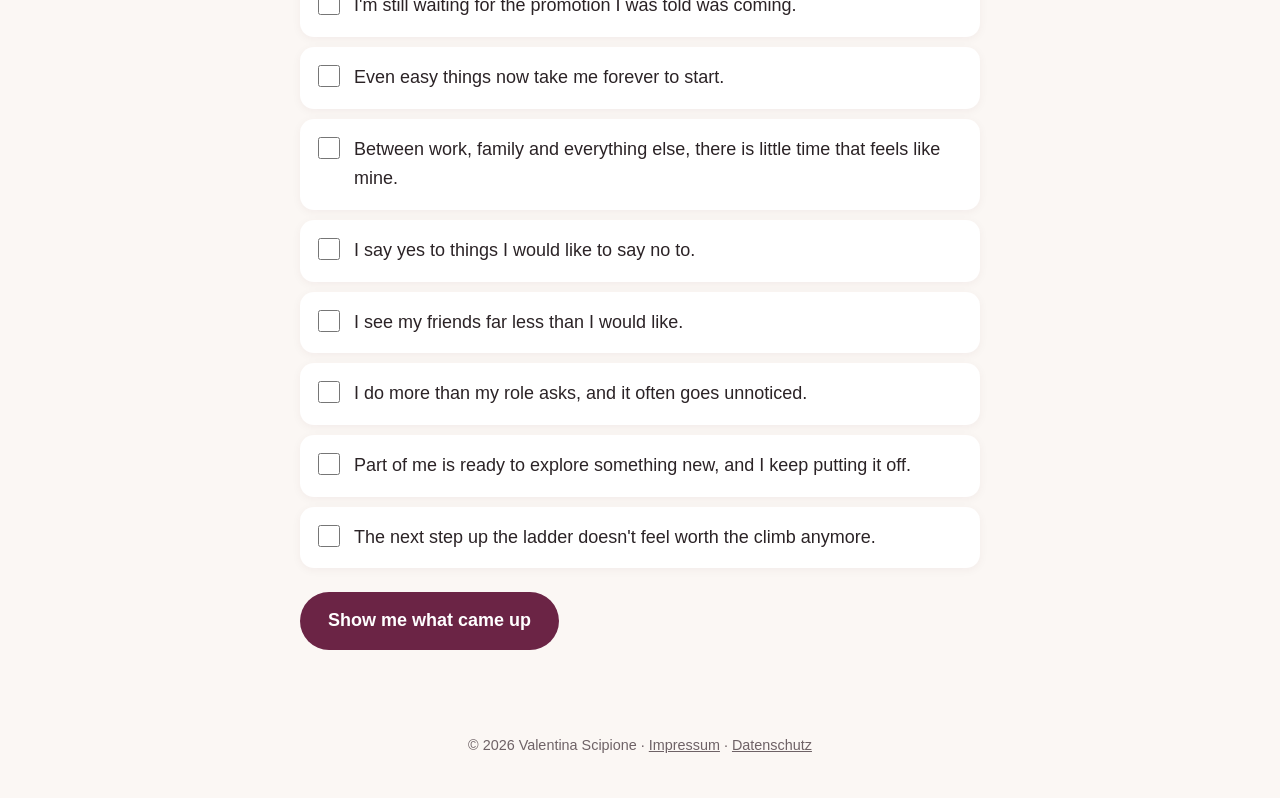
==== commit ea9d708f: "Freebie: tester feedback, 14 statements, Connection area Co-Authored-By: Claude Opus 5.5 <noreply@an" ====
--- a/missing-piece/index.html
+++ b/missing-piece/index.html
@@ -22,6 +22,8 @@
     .button.secondary, button.button.secondary { background: #fff; color: var(--plum); border: 2px solid var(--plum); }
     .button.secondary:hover, .button.secondary.active { background: var(--blush); color: var(--plum-dark); }
     .button.small { padding: 8px 18px; font-size: 0.95rem; }
+    .choices { align-items: center; }
+    .choices .button.active { box-shadow: 0 0 0 3px var(--blush-deep); }
     .piece-name { font-family: var(--serif); font-size: clamp(2rem, 6vw, 2.6rem); color: var(--plum); margin: 0 0 12px; }
     .piece-question { font-family: var(--serif); font-size: 1.2rem; color: var(--plum-dark); }
     .questions { counter-reset: q; list-style: none; padding: 0; margin: 0; display: grid; gap: 14px; }
@@ -68,27 +70,23 @@
     <section class="wrap" style="padding-top: 8px;">
       <p class="step-label">Step 2 &middot; Notice where you are today</p>
       <h2>Now come back to today</h2>
-      <p class="hint">Which of these feel true for you right now? Select every statement that sounds like you, and go with your first reaction. The statements are informed by research on motivation and working life.</p>
+      <p>Which of these feel true for you right now? <strong>Choose as many as you like</strong>, and go with your first reaction.</p>
+      <p class="hint">The statements are informed by research on motivation and working life.</p>
       <ul class="ticks" id="ticks">
-        <li><label><input type="checkbox" data-piece="direction"> My role keeps changing, and I'm not sure where I fit anymore.</label></li>
-        <li><label><input type="checkbox" data-piece="life"> I keep saying "when things calm down", and they never do.</label></li>
-        <li><label><input type="checkbox" data-piece="energy"> By Monday, I'm already counting the days to the weekend.</label></li>
+        <li><label><input type="checkbox" data-piece="direction"> AI is changing my work, and I'm worried about what that means for my future.</label></li>
+        <li><label><input type="checkbox" data-piece="life"> There is a hobby or passion I have not touched in a long time.</label></li>
+        <li><label><input type="checkbox" data-piece="connection"> I feel lonely at work, even with people all around me.</label></li>
+        <li><label><input type="checkbox" data-piece="energy"> I enjoy my work, but the workload and expectations keep growing.</label></li>
         <li><label><input type="checkbox" data-piece="voice"> There is something I have wanted to say at work for months.</label></li>
-        <li><label><input type="checkbox" data-piece="purpose"> I do my job well, and I'm no longer sure what for.</label></li>
+        <li><label><input type="checkbox" data-piece="purpose"> I can't remember the last time work made me proud.</label></li>
         <li><label><input type="checkbox" data-piece="recognition"> I'm still waiting for the promotion I was told was coming.</label></li>
-        <li><label><input type="checkbox" data-piece="direction"> I'm worried about losing my job, and I don't know how to prepare.</label></li>
+        <li><label><input type="checkbox" data-piece="energy"> Even easy things now take me forever to start.</label></li>
         <li><label><input type="checkbox" data-piece="life"> Between work, family and everything else, there is little time that feels like mine.</label></li>
-        <li><label><input type="checkbox" data-piece="energy"> Even easy things now take me forever to start.</label></li>
-        <li><label><input type="checkbox" data-piece="direction"> AI is changing my work, and I'm not sure what that means for my future.</label></li>
         <li><label><input type="checkbox" data-piece="voice"> I say yes to things I would like to say no to.</label></li>
+        <li><label><input type="checkbox" data-piece="connection"> I see my friends far less than I would like.</label></li>
         <li><label><input type="checkbox" data-piece="recognition"> I do more than my role asks, and it often goes unnoticed.</label></li>
+        <li><label><input type="checkbox" data-piece="direction"> Part of me is ready to explore something new, and I keep putting it off.</label></li>
         <li><label><input type="checkbox" data-piece="purpose"> The next step up the ladder doesn't feel worth the climb anymore.</label></li>
-        <li><label><input type="checkbox" data-piece="energy"> I enjoy my work, but the workload and expectations keep growing.</label></li>
-        <li><label><input type="checkbox" data-piece="life"> There is a hobby or passion I have not touched in a long time.</label></li>
-        <li><label><input type="checkbox" data-piece="direction"> Part of me is ready to explore something new, and I keep putting it off.</label></li>
-        <li><label><input type="checkbox" data-piece="recognition"> I feel overlooked when new opportunities come up.</label></li>
-        <li><label><input type="checkbox" data-piece="purpose"> I can't remember the last time work made me proud.</label></li>
-        <li><label><input type="checkbox" data-piece="voice"> Decisions about my work keep being made without me.</label></li>
       </ul>
       <button class="button" type="button" id="show">Show me what came up</button>
       <p class="hint hidden" id="none">Select at least one statement first.</p>
@@ -96,10 +94,6 @@
       <div class="hidden" id="choose">
         <p style="margin-top: 24px;" id="touched"></p>
         <div class="choices" id="choices"></div>
-        <div class="hidden" id="others-wrap">
-          <p class="hint" style="margin-top: 18px;">Does something else feel more important right now?</p>
-          <div class="choices" id="others"></div>
-        </div>
       </div>
     </section>
 
@@ -140,7 +134,7 @@
 
       <section class="wrap" style="padding-top: 8px;">
         <p class="step-label">Step 5 &middot; Make it real</p>
-        <h2>Put your step in your calendar</h2>
+        <h2>Put your first step in your calendar</h2>
         <p>Pick the step that feels right in your letter, choose a day and a time before the year ends, and add it to your calendar. Small is perfect. This is where January starts.</p>
         <div class="calendar">
           <input type="date" id="date" aria-label="Date for your first step">
@@ -232,6 +226,18 @@
           ["asked someone who uses my work what difference it makes to them", "Ask about my impact"],
           ["spent one hour on an idea I had been curious about", "One hour on an idea"],
           ["thought back to my three proudest moments at work and noticed what they had in common", "Remember my proudest moments"]
+        ]
+      },
+      connection: {
+        name: "Connection",
+        meaning: "You may be missing people around you who really get you, at work or outside it.",
+        question: "Who would you like to feel closer to?",
+        letter: "This year, I found my people again. I have a few colleagues and friends I can really talk to, and work feels less lonely than it did.",
+        steps: [
+          ["invited one colleague for a coffee or a walk", "Coffee with a colleague"],
+          ["messaged an old friend or colleague I miss", "Message someone I miss"],
+          ["went to one meetup or community event", "Go to a meetup"],
+          ["told someone at work how I am really doing", "Tell someone how I am"]
         ]
       },
       life: {
@@ -296,12 +302,18 @@
       $("piece-name").scrollIntoView({ behavior: "smooth", block: "center" });
     }
 
-    function makeButton(key, small) {
+    function makeButton(key, main) {
       var b = document.createElement("button");
-      b.type = "button"; b.className = "button secondary" + (small ? " small" : ""); b.textContent = PIECES[key].name; b.dataset.key = key;
+      b.type = "button"; b.className = main ? "button" : "button secondary small"; b.textContent = PIECES[key].name; b.dataset.key = key;
       b.addEventListener("click", function () { showResult(key); });
       return b;
     }
+
+    function updateCount() {
+      var n = document.querySelectorAll("#ticks input:checked").length;
+      $("show").textContent = n ? "Show me what came up (" + n + " selected)" : "Show me what came up";
+    }
+    document.querySelectorAll("#ticks input").forEach(function (i) { i.addEventListener("change", updateCount); });
 
     $("show").addEventListener("click", function () {
       var counts = {};
@@ -316,15 +328,14 @@
       var top = keys.filter(function (k) { return counts[k] === max; });
       var others = keys.filter(function (k) { return counts[k] < max; }).slice(0, 2);
       var box = $("choices"); box.innerHTML = "";
-      top.forEach(function (k) { box.appendChild(makeButton(k, false)); });
-      var ob = $("others"); ob.innerHTML = "";
-      others.forEach(function (k) { ob.appendChild(makeButton(k, true)); });
-      $("others-wrap").classList.toggle("hidden", others.length === 0);
-      $("touched").textContent = top.length === 1
-        ? "Your answers point most to " + listNames(top) + "."
+      top.forEach(function (k) { box.appendChild(makeButton(k, true)); });
+      others.forEach(function (k) { box.appendChild(makeButton(k, false)); });
+      var first = top.length === 1
+        ? "Your answers point most to " + listNames(top) + ". Would you like to explore it today?"
         : "Your answers point most to " + listNames(top) + ". Which would you like to explore today?";
+      $("touched").textContent = first + (others.length ? " Or does something else feel more important right now?" : "");
       $("choose").classList.remove("hidden");
-      if (top.length === 1) { showResult(top[0]); } else { $("choose").scrollIntoView({ behavior: "smooth", block: "center" }); }
+      $("choose").scrollIntoView({ behavior: "smooth", block: "center" });
     });
 
     (function () {
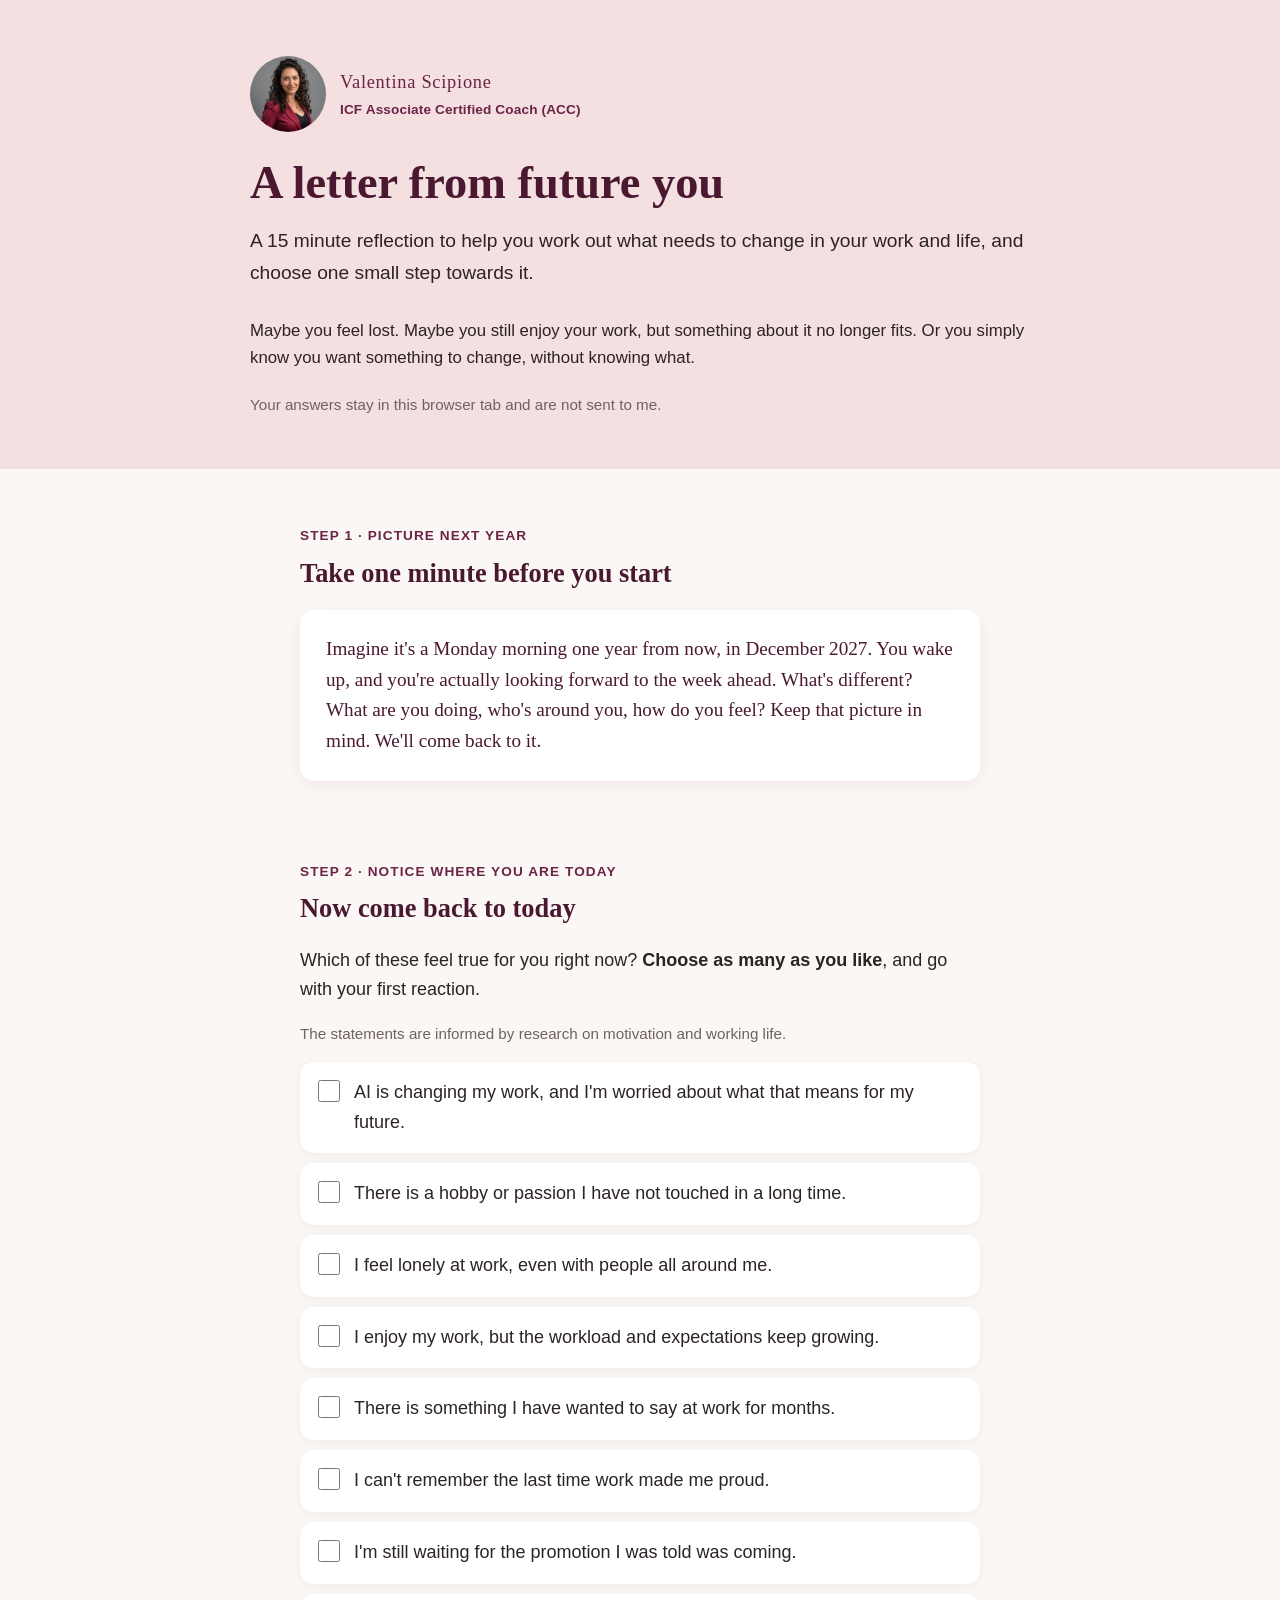
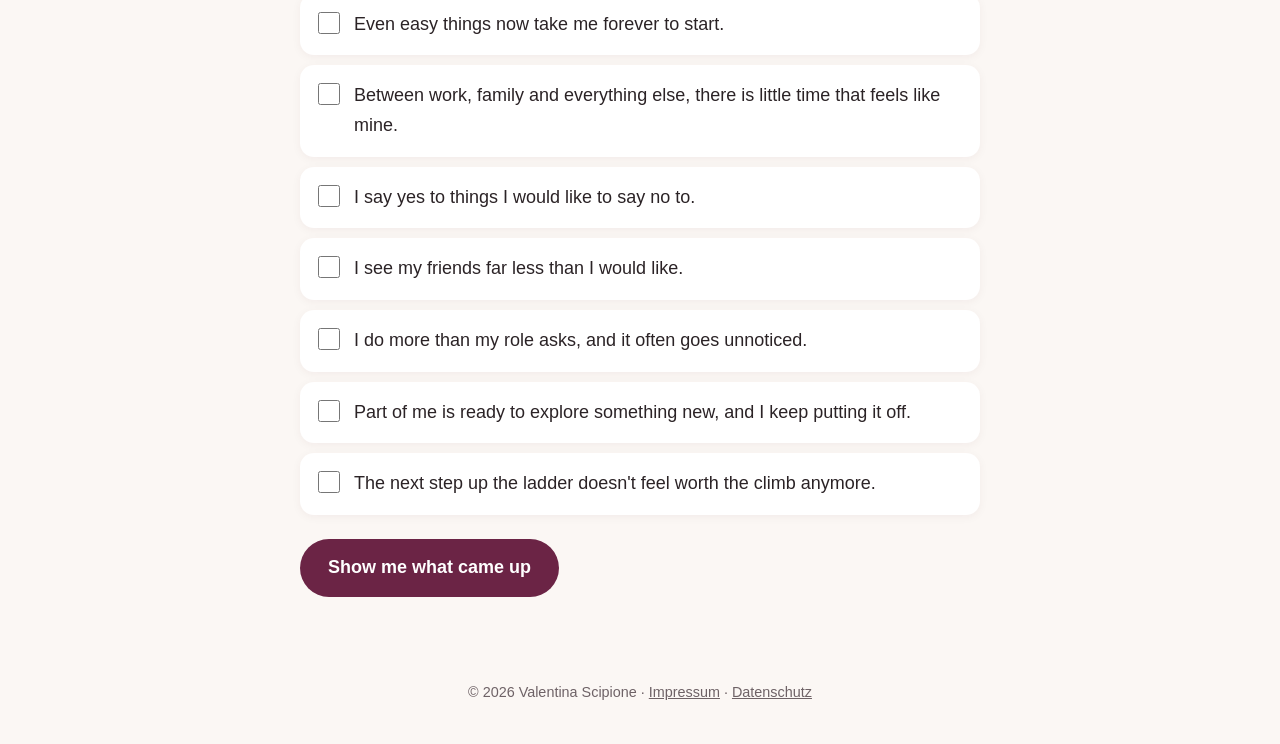
==== commit 8d8327a5: "Freebie: evergreen, new title Co-Authored-By: Claude Opus 5.5 <noreply@anthropic.com>" ====
--- a/missing-piece/index.html
+++ b/missing-piece/index.html
@@ -3,8 +3,8 @@
 <head>
   <meta charset="utf-8">
   <meta name="viewport" content="width=device-width, initial-scale=1">
-  <title>Don't take this lost feeling into January | Valentina Scipione</title>
-  <meta name="description" content="A short reflection to help you work out what needs to change in your work and life, and choose one step before the year ends.">
+  <title>A letter from future you | Valentina Scipione</title>
+  <meta name="description" content="A 15 minute reflection to help you work out what needs to change in your work and life, and choose one small step towards it.">
   <meta name="robots" content="noindex">
   <link rel="stylesheet" href="../styles.css">
   <style>
@@ -52,10 +52,10 @@
           <p class="creds"><span>ICF Associate Certified Coach (ACC)</span></p>
         </div>
       </div>
-      <h1>Don't take this lost feeling into January</h1>
-      <p class="lead">A short reflection to help you work out what needs to change in your work and life, and choose one step before the year ends.</p>
+      <h1>A letter from future you</h1>
+      <p class="lead">A 15 minute reflection to help you work out what needs to change in your work and life, and choose one small step towards it.</p>
       <p class="intro">Maybe you feel lost. Maybe you still enjoy your work, but something about it no longer fits. Or you simply know you want something to change, without knowing what.</p>
-      <p class="format">About 15 minutes. Your answers stay in this browser tab and are not sent to me.</p>
+      <p class="format">Your answers stay in this browser tab and are not sent to me.</p>
     </div>
   </header>
 
@@ -64,7 +64,7 @@
     <section class="wrap">
       <p class="step-label">Step 1 &middot; Picture next year</p>
       <h2>Take one minute before you start</h2>
-      <p class="imagine">Imagine it's a Monday morning one year from now, in December 2027. You wake up, and you're actually looking forward to the week ahead. What's different? What are you doing, who's around you, how do you feel? Keep that picture in mind. We'll come back to it.</p>
+      <p class="imagine">Imagine it's a Monday morning one year from now, in <span class="next-date">December 2027</span>. You wake up, and you're actually looking forward to the week ahead. What's different? What are you doing, who's around you, how do you feel? Keep that picture in mind. We'll come back to it.</p>
     </section>
 
     <section class="wrap" style="padding-top: 8px;">
@@ -109,24 +109,18 @@
       <section class="wrap" style="padding-top: 8px;">
         <p class="step-label">Step 3 &middot; Reflect</p>
         <h2>Five questions to sit with</h2>
-        <p class="hint">Take a minute with each one. There's no need to write anything down.</p>
-        <ol class="questions">
-          <li>When does this feeling show up most in my week, and what does it make me want to do?</li>
-          <li>If this came back, what would it give me that really matters to me?</li>
-          <li>What does my mind keep telling me about why now isn't the right time?</li>
-          <li>What small discomfort would I be willing to feel to move towards it, like an awkward conversation or an evening without catching up on work?</li>
-          <li>What's the smallest step I could take before the year ends?</li>
-        </ol>
+        <p class="hint">Take a minute with each one. Notice what comes up first.</p>
+        <ol class="questions" id="questions"></ol>
       </section>
 
       <section class="wrap" style="padding-top: 8px;">
         <p class="step-label">Step 4 &middot; Your letter</p>
-        <h2>A letter from future You</h2>
-        <p class="hint">Remember the picture from the start? Here is one version of what next December could look like. Keep what fits, and change what doesn't.</p>
+        <h2>Here is your letter</h2>
+        <p class="hint">Remember the picture from the start? Here is one version of what your life could look like a year from now. Keep what fits, and change what doesn't.</p>
         <div class="letter">
           <p class="salute">Dear you,</p>
           <p id="letter-body"></p>
-          <p>It all started with something small, in December 2026, when I&hellip;</p>
+          <p>It all started with something small, in <span class="this-date">December 2026</span>, when I&hellip;</p>
           <ul class="options" id="options"></ul>
           <p class="sign">With love,<br>You, one year from now</p>
         </div>
@@ -135,7 +129,7 @@
       <section class="wrap" style="padding-top: 8px;">
         <p class="step-label">Step 5 &middot; Make it real</p>
         <h2>Put your first step in your calendar</h2>
-        <p>Pick the step that feels right in your letter, choose a day and a time before the year ends, and add it to your calendar. Small is perfect. This is where January starts.</p>
+        <p>Pick the step that feels right in your letter, choose a day and a time in the next few days, and add it to your calendar. Small is perfect. This is where it starts.</p>
         <div class="calendar">
           <input type="date" id="date" aria-label="Date for your first step">
           <input type="time" id="time" value="19:00" aria-label="Time for your first step">
@@ -169,6 +163,9 @@
     // Everything runs in the browser. Nothing is sent or stored.
     var PIECES = {
       energy: {
+        scope: "work and life",
+        cost: "What is it costing you to keep running on empty?",
+        ifKnew: "If you knew you had all the energy you need, what would you do with it?",
         name: "Energy",
         meaning: "You may be giving more energy than your work gives back, with little time to recover.",
         question: "What would help you refill the tank?",
@@ -181,18 +178,24 @@
         ]
       },
       voice: {
+        scope: "working life",
+        cost: "What is it costing you to keep these things unsaid?",
+        ifKnew: "If you knew your voice would be welcome, what would you say first?",
         name: "Voice",
         meaning: "You may have more to say about your work than you are saying right now.",
         question: "What would you like to have more say in?",
         letter: "This year, I started using my voice. I said the thing I had been holding back, and I practised saying no when I meant it. Bit by bit, my work started to feel more like mine.",
         steps: [
           ["said no to one request, kindly and clearly", "Say no once"],
-          ["booked a 1:1 with my manager to talk about next year", "Book a 1:1 about next year"],
+          ["booked a 1:1 with my manager to talk about what I want next", "Book a 1:1 about what I want"],
           ["turned off work notifications for one evening", "Notifications off for the evening"],
           ["practised the conversation I had been avoiding, out loud, with a friend", "Practise the conversation"]
         ]
       },
       direction: {
+        scope: "working life",
+        cost: "What is it costing you to wait and see what happens?",
+        ifKnew: "If you knew you could handle whatever changes come, what would you start exploring?",
         name: "Direction",
         meaning: "Your work may be changing faster than you can decide what you want from it, and the future can feel uncertain.",
         question: "What would help you feel more prepared for what comes next?",
@@ -205,18 +208,24 @@
         ]
       },
       recognition: {
+        scope: "working life",
+        cost: "What is it costing you to wait to be noticed?",
+        ifKnew: "If you knew your work was truly valued, what would you ask for?",
         name: "Recognition",
         meaning: "You may be giving a lot, with too little of it being seen.",
         question: "What would you like people to notice about your work?",
         letter: "This year, I became clearer about what I contribute and what I want to ask for. I stopped leaving every conversation about my progression for another day.",
         steps: [
           ["asked my manager what I need to show to reach the next level", "Ask about the next level"],
-          ["shared one win from this year with my team or my manager", "Share one win"],
+          ["shared one recent win with my team or my manager", "Share one win"],
           ["asked two colleagues what they see as my strengths", "Ask about my strengths"],
-          ["added this year's achievements to my CV or LinkedIn", "Update my CV"]
+          ["added my latest achievements to my CV or LinkedIn", "Update my CV"]
         ]
       },
       purpose: {
+        scope: "working life",
+        cost: "What is it costing you to keep going without a clear reason?",
+        ifKnew: "If you knew your work could make a difference, what would you make it about?",
         name: "Purpose",
         meaning: "The reason behind your work may have faded for now.",
         question: "When did your work last feel worth it, and what was different then?",
@@ -229,6 +238,9 @@
         ]
       },
       connection: {
+        scope: "work and life",
+        cost: "What is it costing you to keep everything to yourself?",
+        ifKnew: "If you knew people would be happy to hear from you, who would you contact first?",
         name: "Connection",
         meaning: "You may be missing people around you who really get you, at work or outside it.",
         question: "Who would you like to feel closer to?",
@@ -241,6 +253,9 @@
         ]
       },
       life: {
+        scope: "life",
+        cost: "What is it costing you to keep putting your own life on hold?",
+        ifKnew: "If you knew you had one hour a day just for you, what would you do with it?",
         name: "Life",
         meaning: "You may want more room for life outside work.",
         question: "What would you like that space to be for?",
@@ -248,7 +263,7 @@
         steps: [
           ["put one thing I love back in my calendar, even for 30 minutes", "Time for something I love"],
           ["asked for help with one thing, so I could have an hour just for myself", "An hour just for me"],
-          ["planned one thing for the holidays that has nothing to do with work", "Plan something for the holidays"],
+          ["planned one thing for the weekend that has nothing to do with work", "Plan something for the weekend"],
           ["tried finishing work at my chosen time on one day", "Finish work on time"]
         ]
       }
@@ -281,6 +296,16 @@
       $("piece-meaning").textContent = p.meaning;
       $("piece-question").textContent = p.question;
       $("letter-body").textContent = p.letter;
+      var qs = [
+        "If nothing changed in your " + p.scope + " over the next year, how would you feel?",
+        p.cost,
+        p.ifKnew,
+        "What would you like to do more of, and less of?",
+        "If you quiet your fear for a moment, what does your gut tell you to do first?"
+      ];
+      var ol = $("questions");
+      ol.innerHTML = "";
+      qs.forEach(function (q) { var li = document.createElement("li"); li.textContent = q; ol.appendChild(li); });
       var ul = $("options");
       ul.innerHTML = "";
       p.steps.forEach(function (s) { addOption(ul, s[0], s[0], s[1]); });
@@ -338,6 +363,16 @@
       $("choose").scrollIntoView({ behavior: "smooth", block: "center" });
     });
 
+    // Dates in the text always follow today's date, so the page works all year
+    (function () {
+      var months = ["January", "February", "March", "April", "May", "June", "July", "August", "September", "October", "November", "December"];
+      var now = new Date();
+      var thisDate = months[now.getMonth()] + " " + now.getFullYear();
+      var nextDate = months[now.getMonth()] + " " + (now.getFullYear() + 1);
+      document.querySelectorAll(".this-date").forEach(function (e) { e.textContent = thisDate; });
+      document.querySelectorAll(".next-date").forEach(function (e) { e.textContent = nextDate; });
+    })();
+
     (function () {
       var d = new Date(); d.setDate(d.getDate() + 1);
       $("date").value = d.getFullYear() + "-" + String(d.getMonth() + 1).padStart(2, "0") + "-" + String(d.getDate()).padStart(2, "0");
@@ -366,7 +401,7 @@
       var start = new Date(+parts[0], +parts[1] - 1, +parts[2], +t[0], +t[1]);
       return {
         title: "My first step: " + label,
-        details: full.charAt(0).toUpperCase() + full.slice(1) + "\n\nSmall is perfect. This is where January starts.",
+        details: full.charAt(0).toUpperCase() + full.slice(1) + "\n\nSmall is perfect. This is where it starts.",
         start: fmt(start),
         end: fmt(new Date(start.getTime() + 30 * 60000))
       };
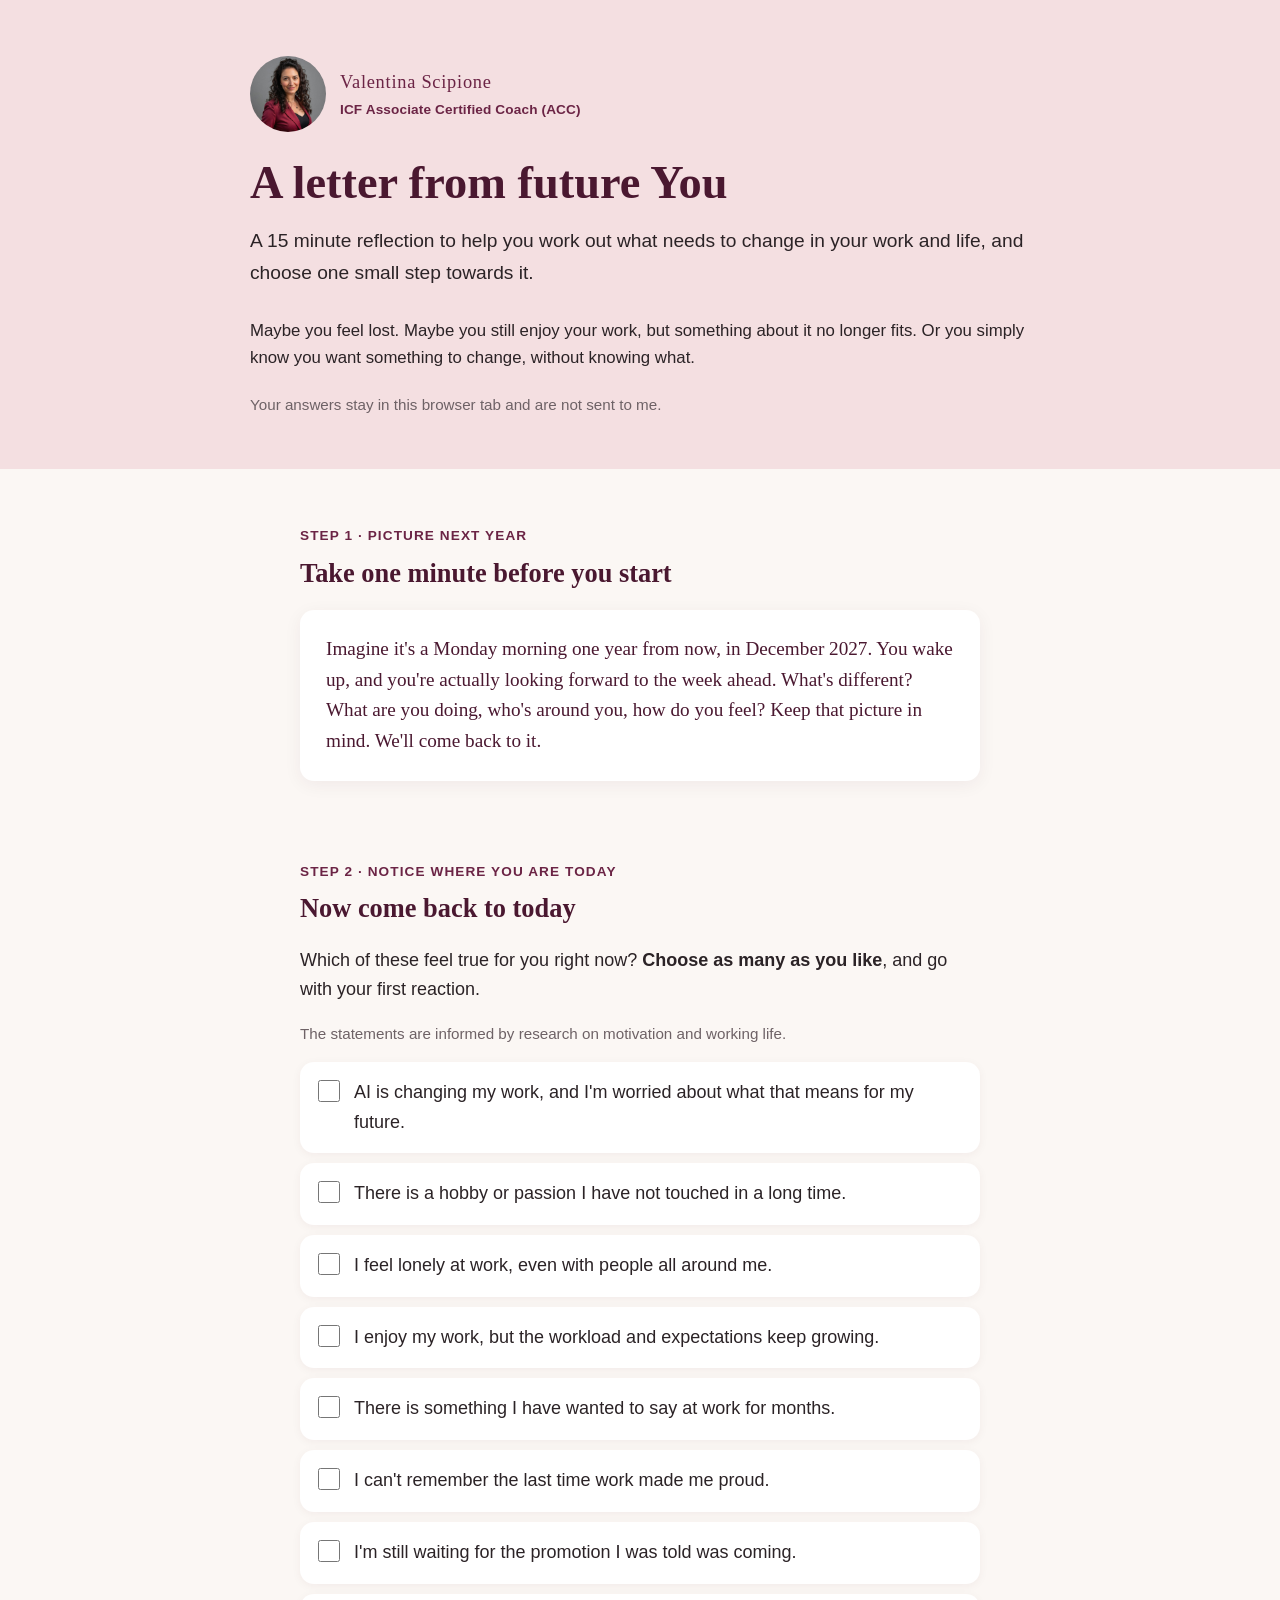
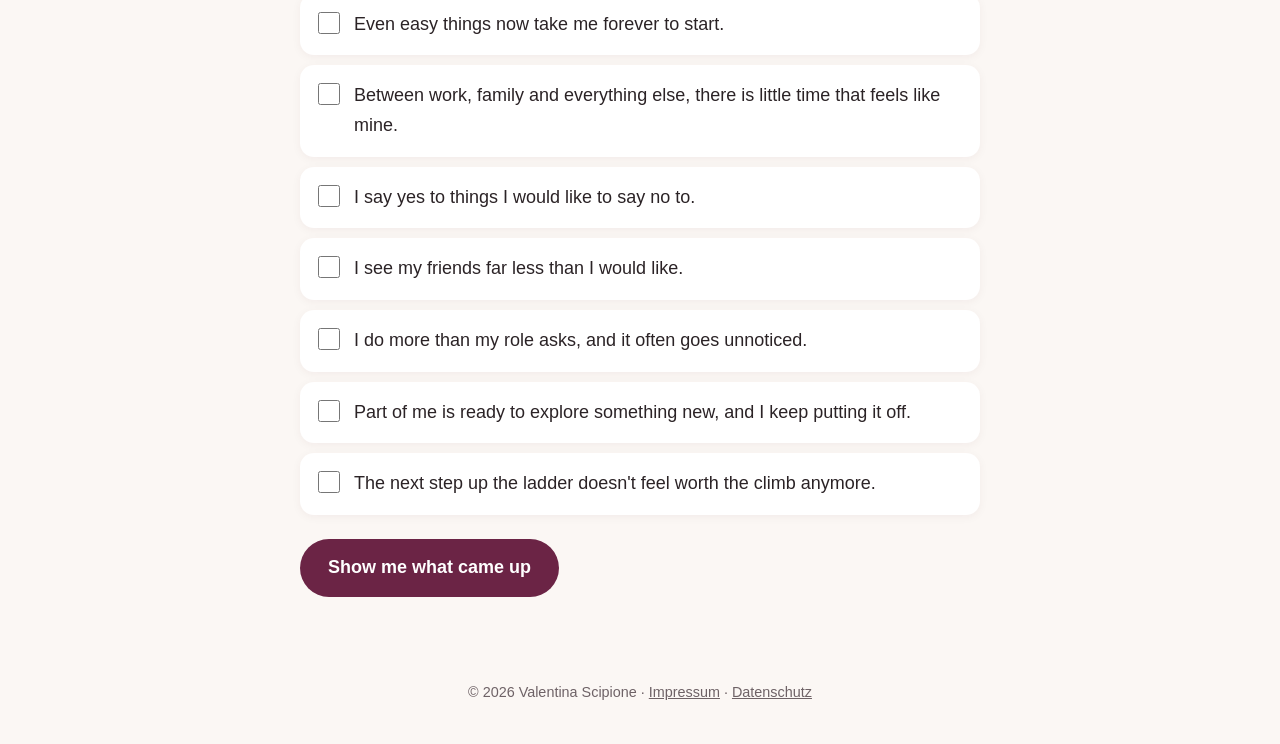
==== commit 2123637e: "Freebie: capitalise You, privacy text matches the shorter form Co-Authored-By: Claude Opus 5.5 <nore" ====
--- a/missing-piece/index.html
+++ b/missing-piece/index.html
@@ -3,7 +3,7 @@
 <head>
   <meta charset="utf-8">
   <meta name="viewport" content="width=device-width, initial-scale=1">
-  <title>A letter from future you | Valentina Scipione</title>
+  <title>A letter from future You | Valentina Scipione</title>
   <meta name="description" content="A 15 minute reflection to help you work out what needs to change in your work and life, and choose one small step towards it.">
   <meta name="robots" content="noindex">
   <link rel="stylesheet" href="../styles.css">
@@ -52,7 +52,7 @@
           <p class="creds"><span>ICF Associate Certified Coach (ACC)</span></p>
         </div>
       </div>
-      <h1>A letter from future you</h1>
+      <h1>A letter from future You</h1>
       <p class="lead">A 15 minute reflection to help you work out what needs to change in your work and life, and choose one small step towards it.</p>
       <p class="intro">Maybe you feel lost. Maybe you still enjoy your work, but something about it no longer fits. Or you simply know you want something to change, without knowing what.</p>
       <p class="format">Your answers stay in this browser tab and are not sent to me.</p>
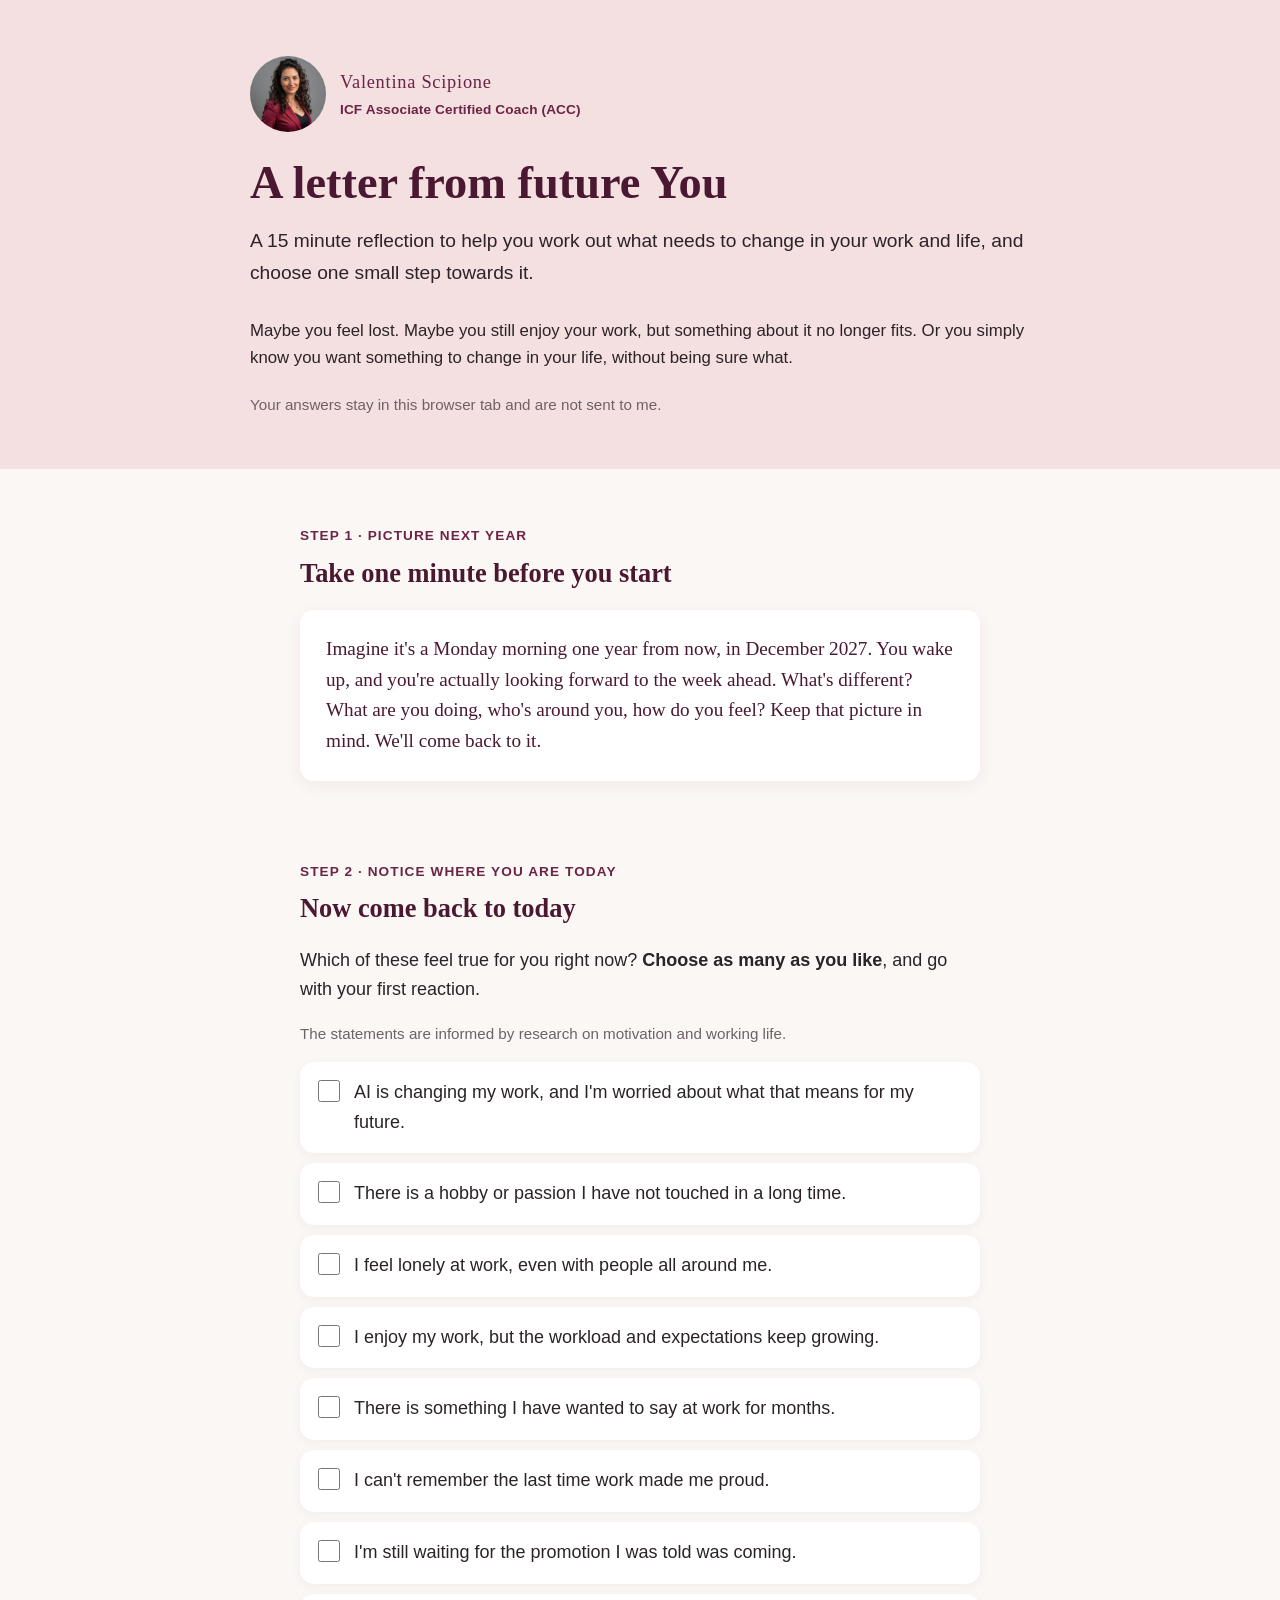
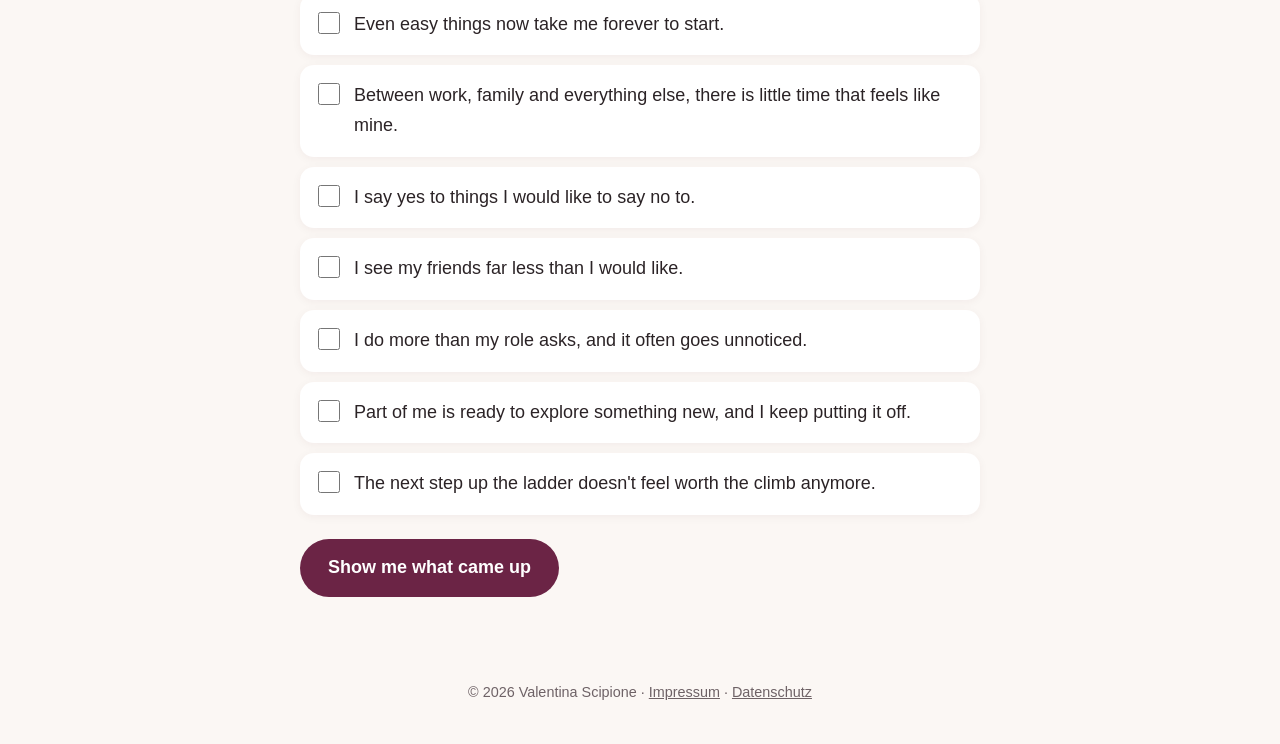
==== commit 4bc3ac68: "Freebie: intro wording Co-Authored-By: Claude Opus 5.5 <noreply@anthropic.com>" ====
--- a/missing-piece/index.html
+++ b/missing-piece/index.html
@@ -54,7 +54,7 @@
       </div>
       <h1>A letter from future You</h1>
       <p class="lead">A 15 minute reflection to help you work out what needs to change in your work and life, and choose one small step towards it.</p>
-      <p class="intro">Maybe you feel lost. Maybe you still enjoy your work, but something about it no longer fits. Or you simply know you want something to change, without knowing what.</p>
+      <p class="intro">Maybe you feel lost. Maybe you still enjoy your work, but something about it no longer fits. Or you simply know you want something to change in your life, without being sure what.</p>
       <p class="format">Your answers stay in this browser tab and are not sent to me.</p>
     </div>
   </header>
